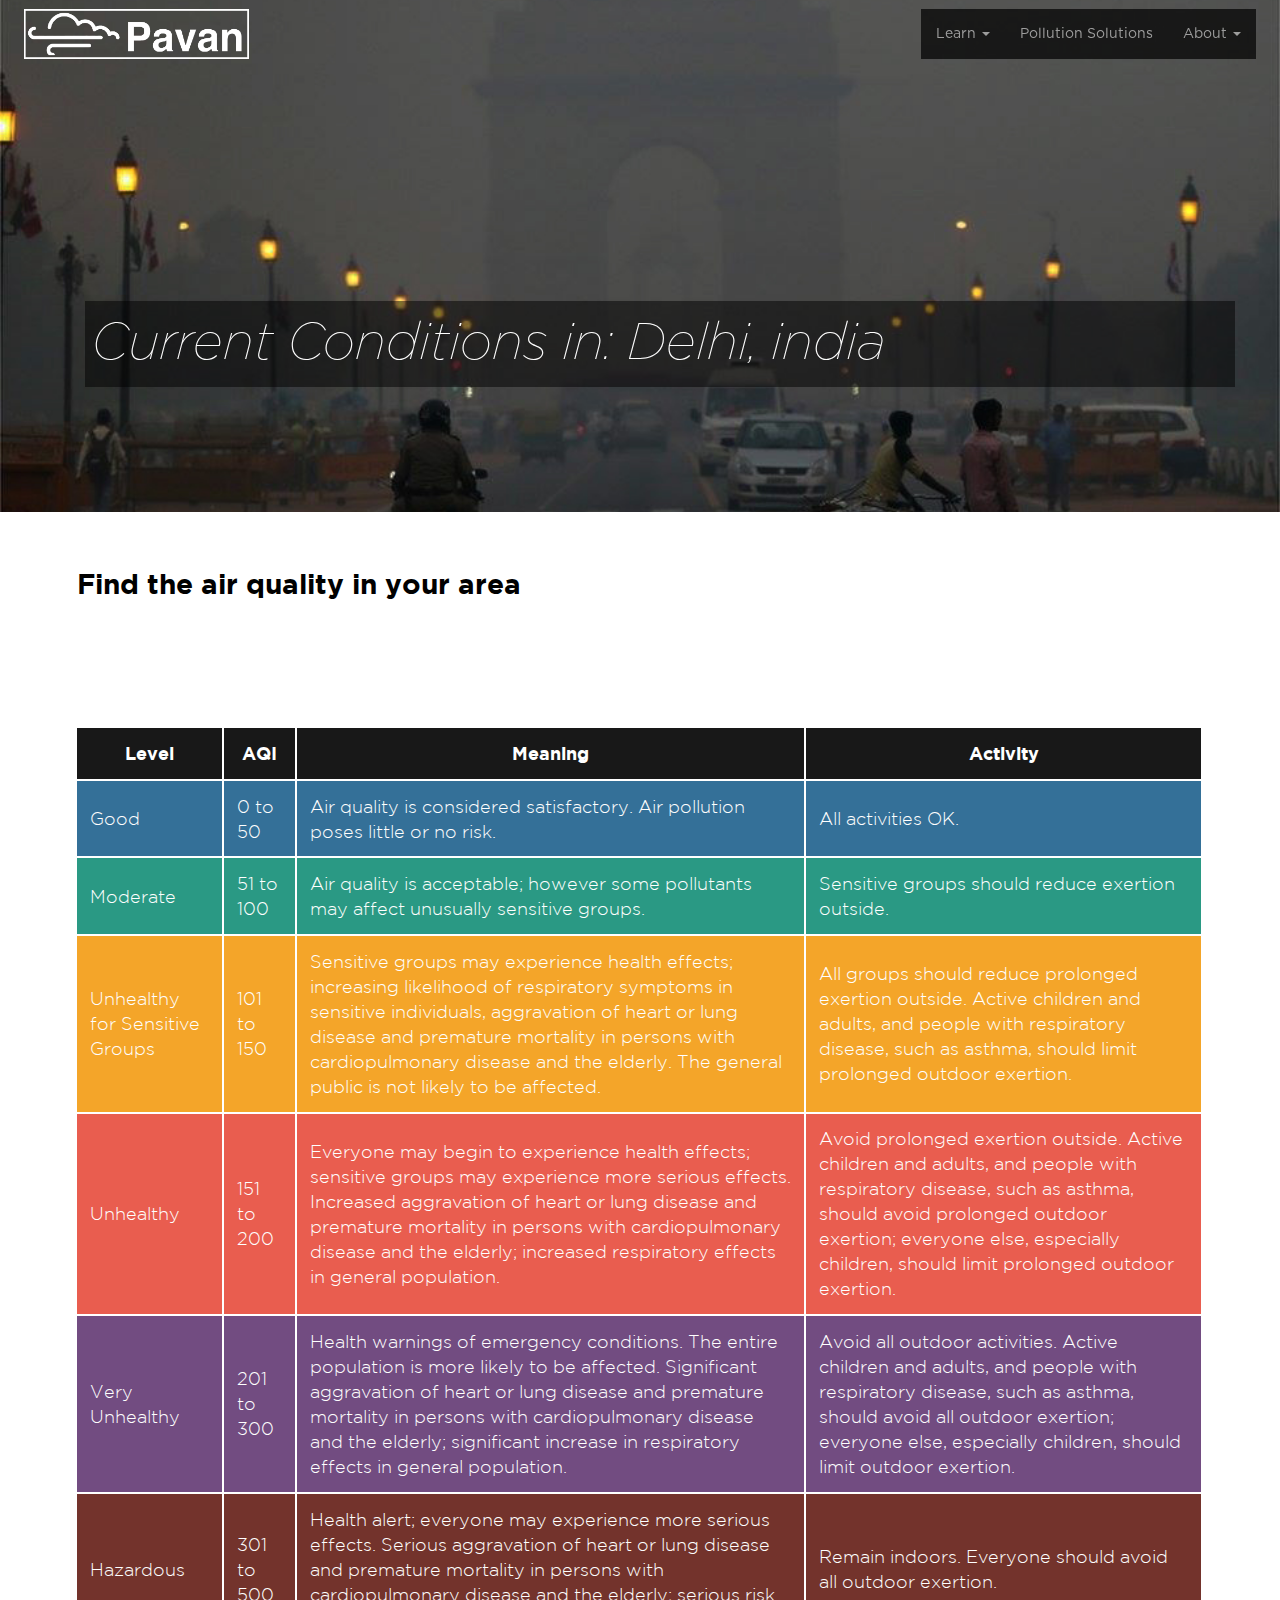
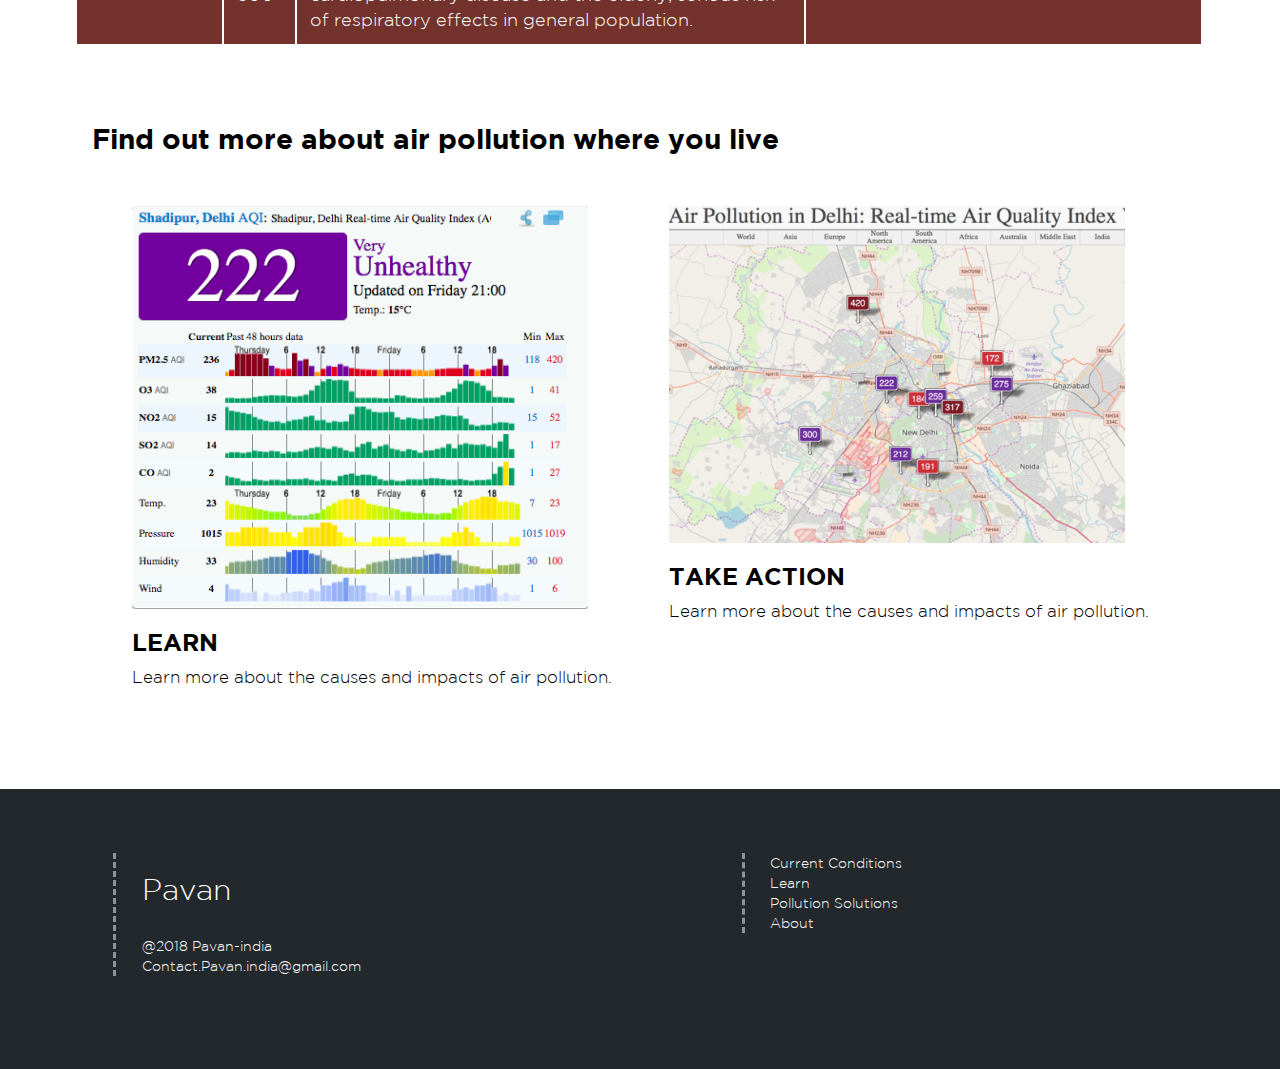
==== index.html @ a9d0a516 "spacing" ====
<!DOCTYPE html>
<html>
<head>
  <meta charset="utf-8">
  <link rel="shortcut icon" href="static/media/favicon.ico">
  <link type="text/css" rel="stylesheet" href="static/css/bootstrap.min.css">
  <link type="text/css" rel="stylesheet" href="static/css/main.css">
  <script type="text/javascript" src="static/js/jquery.min.js"></script>
  <script type='text/javascript' src='config.js'></script>
  <script type="text/javascript" src="static/js/tether.min.js"></script>
  <script type="text/javascript" src="static/js/tether_bootstrap.min.js"></script>
  <script type="text/javascript" src="static/js/bootstrap.min.js"></script>
  <script type='text/javascript' src="static/js/require.js"></script>
  <script type='text/javascript' src="static/js/openaq.js"></script>
  <script type="text/javascript" src="static/js/htmljs.js"></script>

  <meta name="viewport" content="width=device-width, initial-scale=1.0">

  <title>Current Conditions</title>

  <meta property="og:image" content="static/media/homepage.jpg" />

</head>

<body>

  <nav class="navbar navbar-inverse navbar-fixed-top">
    <div class="container-fluid">
      <!-- Brand and toggle get grouped for better mobile display -->
      <div class="navbar-header">
        <button type="button" class="navbar-toggle collapsed" data-toggle="collapse" data-target="#bs-example-navbar-collapse-1" aria-expanded="false">
          <span class="sr-only">Toggle navigation</span>
          <span class="icon-bar"></span>
          <span class="icon-bar"></span>
          <span class="icon-bar"></span>
        </button>
        <a href="index.html">
          <img id="pavan-brand" src="static/media/pavan-logo.png"></div>
        </a>


      <!-- Collect the nav links, forms, and other content for toggling -->
      <div class="collapse navbar-collapse" id="bs-example-navbar-collapse-1">

        <!-- code for the right side of the navbar -->
        <ul class="nav navbar-nav navbar-right">

          <li class="dropdown">
            <a href="#" class="dropdown-toggle" data-toggle="dropdown" role="button" aria-haspopup="true" aria-expanded="false">
              Learn
              <span class="caret"></span></a>
            <ul class="dropdown-menu">
              <li><a href="health.html">Health</a></li>
              <li><a href="pollution-causes.html">Pollution Causes</a></li>

              <li><a href="news.html">News</a></li>
            </ul>
          </li>
          <li><a href="pollution-solutions.html">Pollution Solutions</a></li>
          <li class="dropdown">
            <a href="#" class="dropdown-toggle" data-toggle="dropdown" role="button" aria-haspopup="true" aria-expanded="false">
              About
              <span class="caret"></span></a>
            <ul class="dropdown-menu">
              <li><a href="founders.html">Pavan Founders and Advisers</a></li>
              <li><a href="contact.html">Contact Us</a></li>

            </ul>
          </li>
        </ul>
      </div><!-- /.navbar-collapse -->

    </div><!-- /.container-fluid -->
  </div>
  </nav>

  <div id="graphic1" class="container-fluid">
    <ul id="home-graphic">
      <li id="graphic1a" class="graphic-lines"> Current Conditions in: Delhi, india </li>
    </ul>
</div>

<div id="graphic2" class="container-fluid">
  <div class="graphicHeader">
      Find the air quality in your area <h2 id="time-head"></h2>
  </div>
  <div class="row">
    <div class="col-md-8">

          <div id="chart"></div>


          <script type="text/javascript">

          require.config({
          paths: {
          	d3: "//cdnjs.cloudflare.com/ajax/libs/d3/3.5.3/d3.min",
          	geo: "//d3js.org/d3.geo.projection.v0.min",
          	topo: "//d3js.org/topojson.v1"
         },
         shim: {
         	geo: {
         		deps: ["d3"]
         	},
         	topo:{
         		deps: ["d3","geo"]
         	}
         }
        });

        require(["d3","geo","topo"],function(d3,geo,topojson){

          var legend_labels = ["< 50", "50+", "100+", "150+", "200+", ">300"];

          var color_domain = [50, 150, 350, 750, 1500];
          var ext_color_domain = ["#641E16", "#633974", "#e74c3c", "#f39c12", "#148f77", "#1f618d"];
          var color = d3.scale.threshold()
            .domain(color_domain)
            .range(["#641E16", "#633974", "#e74c3c", "#f39c12", "#148f77", "#1f618d"]);

            var width = 1300,
              height = 1550;

            var projection = d3.geo.albers()
              .center([0, 20.5937])
              .rotate([-78.9629, 0])
              .parallels([6, 39])
              .scale(1500)
              .translate([300, 420]);

            var path = d3.geo.path()
                .projection(projection);

            var svg = d3.select("#chart").append("svg")
                .attr("width", width)
                .attr("height", height);

            var color = d3.scale.category10()

            // points
            coords = [[327, 207, 0.3]];

            function showPosition(position) {
               coords.push([position.coords.latitude, position.coords.longitude]);
            }

            if (navigator.geolocation) {
                navigator.geolocation.watchPosition(showPosition);
                //coords.push([311,231, 0.6]);
            }

            d3.json("india.json", function(error, india) {
              svg.selectAll(".subunit")
                  .data(topojson.feature(india, india.objects.subunits).features)

                .enter().append("path")
                  .attr("class", function(d) { return "subunit " + d.id; })
                  .attr("d", path)
                  .style("fill", function (d,i) { return "#c1c1c1" });

              svg.selectAll(".place-label")
                .data(topojson.feature(india, india.objects.places).features)
              .enter().append("text")
                .attr("class", "place-label")
                .attr("transform", function(d) { return "translate(" + projection(d.geometry.coordinates) + ")"; })
                .attr("x", function(d) { return d.geometry.coordinates[0] > -1 ? 6 : -6; })
                .attr("dy", ".35em")
                .style("text-anchor", function(d) { return d.geometry.coordinates[0] > -1 ? "start" : "end"; })
                .text(function(d) { return d.properties.name; });

                svg.selectAll("circle")
              		.data(coords).enter()
              		.append("circle")
              		.attr("cx", function (d) { return (d)[0]-50; })
              		.attr("cy", function (d) { return (d)[1]-10; })
              		.attr("r", "2em")
              		.attr("fill", "red")
                  .style("opacity", function (d) { return (d)[2]; })
                  .each(pulse);

                  function pulse() {
              			var circle = svg.selectAll("circle");
              			(function repeat() {
              				circle = circle.transition()
                        .duration(1800)
                        .attr("r","4em")
                        .transition()
                        .attr("r","2em")
                        .each("end", repeat);
              			})();
              		}


                  d3.json("india.json", function(error, india) {
                  if (error) return console.error(error);
                      console.log(india);
                  });

            });

            var legend = svg.selectAll("g.legend")
              .data(ext_color_domain)
              .enter().append("g")
              .attr("class", "legend");

            var ls_w = 20, ls_h = 20;

            legend.append("rect")
              .attr("x", 20)
              .attr("y", function(d, i){ return height - (i*ls_h) - 2*ls_h - 800;})
              .attr("width", ls_w)
              .attr("height", ls_h)
              .style("fill", function(d, i) { return color(d); })
              .style("opacity", 0.8);

            legend.append("text")
              .attr("x", 50)
              .attr("y", function(d, i){ return height - (i*ls_h) - ls_h - 4 - 800;})
              .text(function(d, i){ return legend_labels[i]; });

        });

          </script>


    </div>
    <div class="col-4">
      <div id="result-search">

      </div>
    </div>
  </div>

  <br>

    <div class="graphic-description">
      <table style="width:100%">
        <tr>
          <th>Level</th>
          <th>AQI</th>
          <th>Meaning</th>
          <th>Activity</th>
        </tr>
        <tr style="background-color:#1f618d;">
          <td>Good</td>
          <td>0 to 50</td>
          <td>Air quality is considered satisfactory. Air pollution poses little or no risk.</td>
          <td>All activities OK.</td>
        </tr>
        <tr style="background-color:#148f77;">
          <td>Moderate</td>
          <td>51 to 100</td>
          <td>Air quality is acceptable; however some pollutants may affect unusually sensitive groups. </td>
          <td>Sensitive groups should reduce exertion outside.</td>
        </tr>
        <tr style="background-color:#f39c12;">
          <td>Unhealthy for Sensitive Groups</td>
          <td>101 to 150</td>
          <td>Sensitive groups may experience health effects; increasing likelihood of respiratory symptoms in sensitive individuals, aggravation of heart or lung disease and premature mortality in persons with cardiopulmonary disease and the elderly. The general public is not likely to be affected.
</td>
          <td>All groups should reduce prolonged exertion outside. Active children and adults, and people with respiratory disease, such as asthma, should limit prolonged outdoor exertion.
</td>
        </tr>
        <tr style="background-color:#e74c3c;">
          <td>Unhealthy</td>
          <td>151 to 200</td>
          <td>Everyone may begin to experience health effects; sensitive groups may experience more serious effects. Increased aggravation of heart or lung disease and premature mortality in persons with cardiopulmonary disease and the elderly; increased respiratory effects in general population.
 </td>
          <td>Avoid prolonged exertion outside. Active children and adults, and people with respiratory disease, such as asthma, should avoid prolonged outdoor exertion; everyone else, especially children, should limit prolonged outdoor exertion.
</td>
</tr>
        <tr style="background-color:#633974;">
          <td>Very Unhealthy</td>
          <td>201 to 300 </td>
          <td> Health warnings of emergency conditions. The entire population is more likely to be affected. Significant aggravation of heart or lung disease and premature mortality in persons with cardiopulmonary disease and the elderly; significant increase in respiratory effects in general population.
 </td>
          <td> Avoid all outdoor activities. Active children and adults, and people with respiratory disease, such as asthma, should avoid all outdoor exertion; everyone else, especially children, should limit outdoor exertion.
 </td>
        </tr>
        <tr style="background-color:#641E16;">
          <td> Hazardous </td>
          <td> 301 to 500 </td>
          <td> Health alert; everyone may experience more serious effects. Serious aggravation of heart or lung disease and premature mortality in persons with cardiopulmonary disease and the elderly; serious risk of respiratory effects in general population.
 </td>
          <td>Remain indoors. Everyone should avoid all outdoor exertion.
</td>
        </tr>
      </table>
    </div>
</div>
<br>

<div id="graphic3" class="container-fluid">

  <div class="graphicHeader">
    Find out more about air pollution where you live
  </div>
  <br>
  <div class="row graphic-row">
    <div class="col-sm-6">
      <img src="static/media/learn.png" class="homepagepic">
      <div class="graphic-description2">
        <h3 class="header2">LEARN</h3>
        Learn more about the causes and impacts of air pollution. <br>

      </div>
    </div>
    <div class="col-sm-6">
      <img src="static/media/takeaction.png" class="homepagepic">
      <div class="graphic-description2">
        <h3 class="header2">TAKE ACTION</h3>
        Learn more about the causes and impacts of air pollution. <br>

      </div>
    </div>
  </div>


</div>
<br><br><br><br><br>


<div id="footer" >
  <div class="row">
    <div class="col-sm-4 footing">
      <h2>Pavan</h2> <br>
      @2018 Pavan-india <br>
      Contact.Pavan.india@gmail.com
    </div>

    <div class="col-sm-3 footing">
      <a href="#"> Current Conditions </a><br>
      <a href="#"> Learn </a><br>
      <a href="#"> Pollution Solutions </a><br>
      <a href="#"> About </a>
    </div>

  </div>
</div>

</body>
<script type="text/javascript" src="static/js/apijs.js"></script>
</html>
---- static/css/main.css ----
@font-face {
  font-family: 'Gotham Bold';
  src: url('webfonts/GOTHAM-BOLD.TTF') format('truetype');
}
@font-face {
  font-family: 'Gotham Med';
  src: url('webfonts/Gotham-Book.otf') format('opentype');
}
@font-face {
  font-family: 'Gotham Light';
  src: url('webfonts/GOTHAM-LIGHT.TTF') format('truetype');
}
@font-face {
  font-family: 'Gotham Light Italic';
  src: url('webfonts/Gotham-LightItalic.otf') format('opentype');
}
@font-face {
  font-family: 'Gotham Thin';
  src: url('webfonts/Gotham-Thin.otf') format('opentype');
}
@font-face {
  font-family: 'Gotham Thin Italic';
  src: url('webfonts/Gotham-ThinItalic.otf') format('opentype');
}


body {
    font-family: 'Gotham Light', sans-serif;
}
h3{
  font-family: 'Gotham Med';
}
.panel-body  {
    word-break: break-all
}
.navigation-bar ul {
  padding: 0px;
  text-align: center;
  display:inline-block;
  vertical-align:top;
}

#pavan-brand {
  height: 5.5vh;
  margin-top: 1vh;
  margin-left: 0.5vh;
  margin: 1vh;
}

.navbar-toggle {
  color: white;
}

ul.nav {
  color: white;
  font-family: 'Gotham Med';
  color: white;
  margin: 1vh;
  background-color: rgba(0,0,0,0.7);
}

ul.nav a:hover{
  background-color: rgba(0,0,0,0.3);
  color: black;
}

.navbar-inverse {
  background: transparent;
  border:none !important;
  color: white;
}

.graphic-row {
   margin-left: 2vw;
   margin-right: 2vw;
}

#carousel-item {
  text-align: center;
  width: 100%
}

.carousel-inner {
    width: 100%
}

.carousel-item {
  width: 100%
}

#graphic1 {
    background-image: url('../media/homepage.jpg');
    background-position: center;
    margin: auto;
    background-size: cover;
    height: 40vw;
    padding: 5vh;
}

#graphic1a {
  font-size: 4vw;
  margin-top: 20vw;
  text-align: left;
  padding: 0.5vw;
  background-color: rgba(0,0,0,0.5);
  font-family: 'Gotham Thin Italic';
}

#graphic1b:hover {
  -webkit-animation: swing 2s ease;
  animation: swing 2s ease;
  -webkit-animation-iteration-count: 1;
  animation-iteration-count: 1;
}

#graphic1c {
  -webkit-transition: background-color 0.7s; /* Safari */
  transition: background-color 0.7s;
}

#graphic1c:hover {
    background-color: rgba(0, 0, 0, 0.5);
}

svg { width:100%; height: 100% }

#home-graphic {
  list-style: none;
}

.header2{
   font-family: 'Gotham Bold';
}

.next {
  text-align: right;
  font-family: 'Gotham Thin Italic';
  color: #3e4851;
  margin-top: 1em;
}
.graphic-lines {
    color: white;
    font-family: 'Halisr Reg';
}
.graphic-description {
  margin-top: 4em;
  font-family: 'Gotham Med';
  color: #373F47;
  font-size: 1.5em;

}

th{
  font-family: 'Gotham Bold';
  margin-left: 2vw;
  margin-right: 2vw;
  text-align: center;
  background-color: black;
  padding: 1vw;
  border-right: solid;
  border-bottom: solid;
  border-width: 2px;
  border-color: white;
}

tr{
  font-family: 'Gotham Light';
  font-size: smaller;
  padding: 2vw;
  color:white;
  opacity: 0.9;
}

td{
  padding: 1vw;
  border-right: solid;
  border-bottom: solid;
  border-width: 2px;
  border-color: white;
}

.graphic-description2 {
  font-family: 'Gotham Light';
  font-size: 1.2em;
  color: black;
}

.graphicHeader {
  font-family: 'Gotham Bold', sans-serif;
  font-size: 2em;
  color: black;
}

.homepagepic{
  margin-top: 2em;
  width: 90%;
}



#graphic2 {
    padding: 4vw;
    margin-left: 2vw;
    margin-right: 2vw;
}

.legend {
  font-size: 12px;
}

.card {
  padding: 3vw;
  border-style: dashed;
  border-color: #508991;
}

.card-btn {
  color: inherit;
}

#graphic3 {
  margin-left: 6vw;
  padding-right: 5vw;
}

#graphic4 {
}

#footer {
    height: 20em;
    background-color: #23282d;
}

#psigroup {
  padding: 1em;
  text-align: center;
}

.logo{
  height: 7vw;
  width: 7vw;
  margin-bottom: 1vw;
}

a {
  text-decoration: inherit;
  color: inherit;
}

a:hover{
  text-decoration: inherit;
  color: inherit;
}

.footing {
  font-family: 'Gotham Light';
  color: white;
  margin: 5vw;
  margin-left: 10vw;
  padding-left: 2vw;
  border-left: 3px dashed rgba(255, 255, 255, 0.5);
}

.subunit.IND { fill: #ddc; }

.subunit-boundary {
  fill: none;
  stroke: #777;
  stroke-dasharray: 2,2;
  stroke-linejoin: round;
}

.subunit-boundary.IRL {
  stroke: black;
}

.place,
.place-label {
  fill: black;
}

text {
  font-family: "Helvetica Neue", Helvetica, Arial, sans-serif;
  font-size: 10px;
  pointer-events: none;
  color: black;
}

#result-search{

}
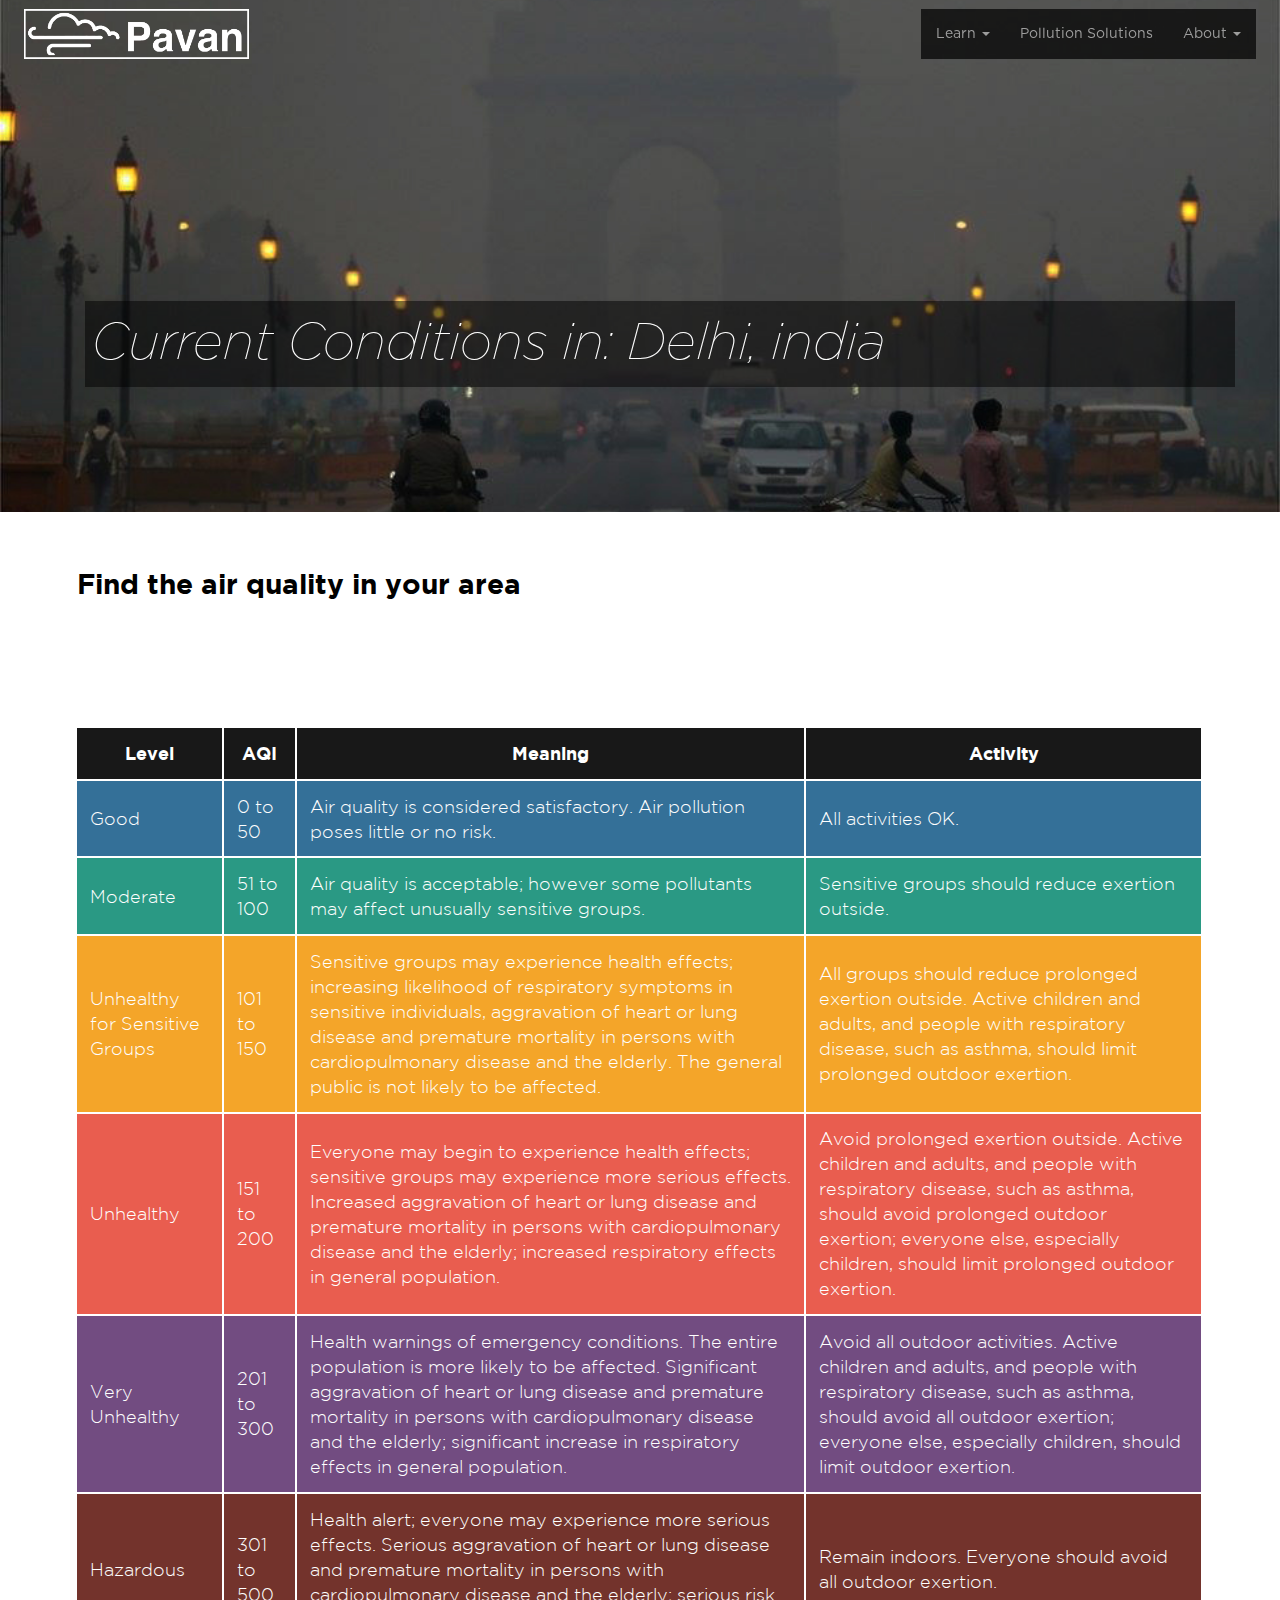
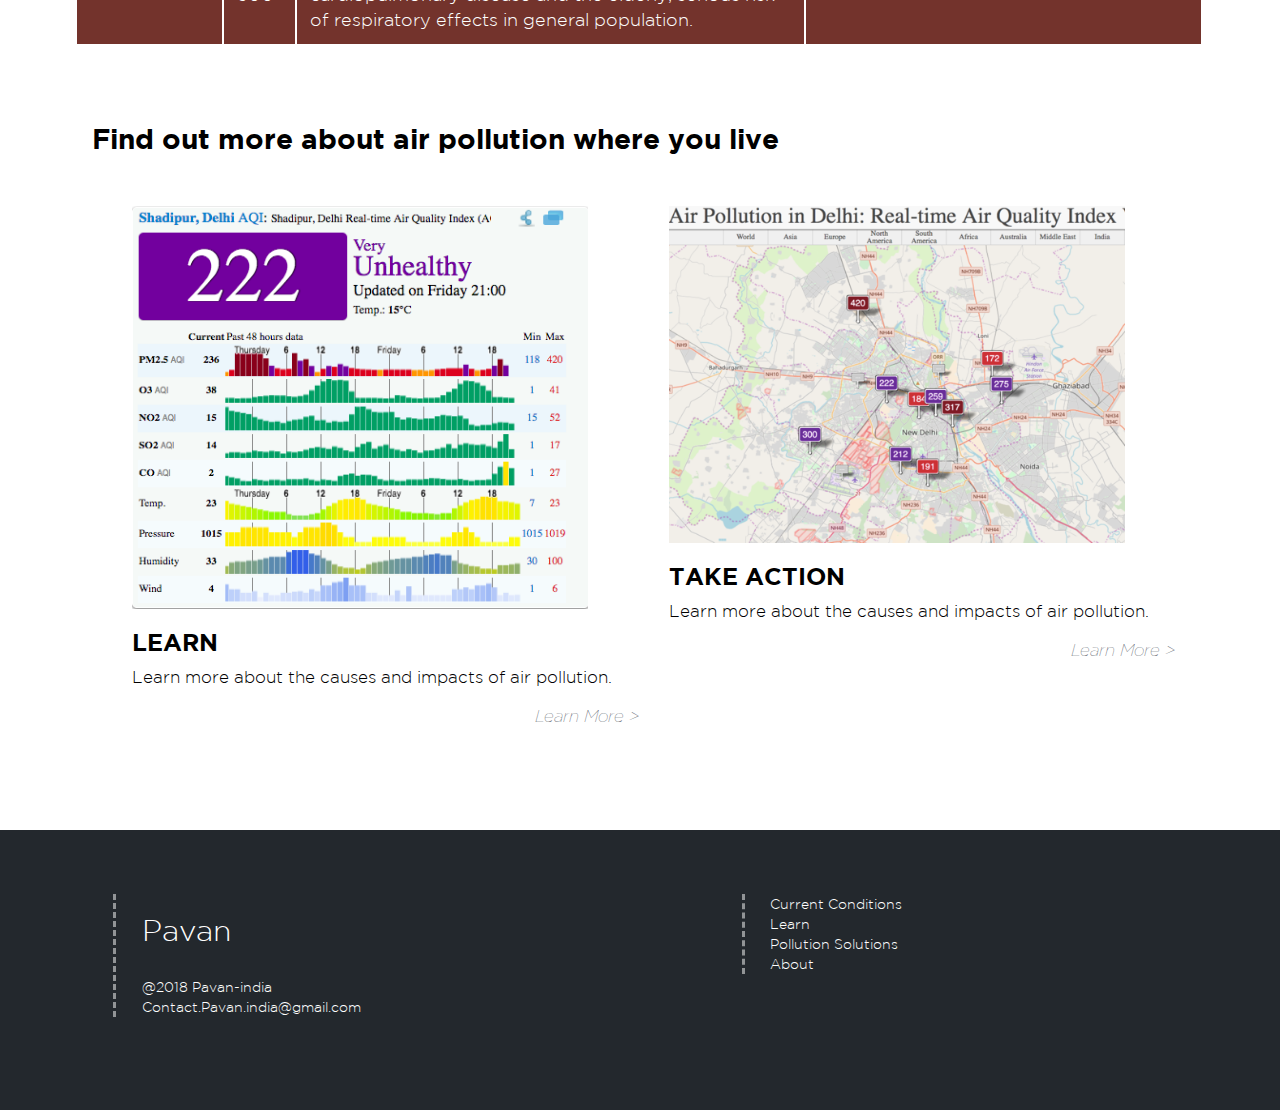
==== commit 028ba783: "working on it" ====
--- a/index.html
+++ b/index.html
@@ -34,7 +34,7 @@
           <span class="icon-bar"></span>
           <span class="icon-bar"></span>
         </button>
-        <a href="index.html">
+        <a href="http://www.pavan-india.com/">
           <img id="pavan-brand" src="static/media/pavan-logo.png"></div>
         </a>
 
@@ -50,10 +50,10 @@
               Learn
               <span class="caret"></span></a>
             <ul class="dropdown-menu">
-              <li><a href="health.html">Health</a></li>
-              <li><a href="pollution-causes.html">Pollution Causes</a></li>
-
-              <li><a href="news.html">News</a></li>
+              <li><a href="learn.html">Health</a></li>
+              <li><a href="learn.html/#causes">Causes</a></li>
+
+              <!-- <li><a href="news.html">News</a></li> -->
             </ul>
           </li>
           <li><a href="pollution-solutions.html">Pollution Solutions</a></li>
@@ -62,8 +62,8 @@
               About
               <span class="caret"></span></a>
             <ul class="dropdown-menu">
-              <li><a href="founders.html">Pavan Founders and Advisers</a></li>
-              <li><a href="contact.html">Contact Us</a></li>
+              <li><a href="about.html">Pavan Founders and Advisers</a></li>
+              <li><a href="about.html/#contact">Contact Us</a></li>
 
             </ul>
           </li>
@@ -119,7 +119,7 @@
             .range(["#641E16", "#633974", "#e74c3c", "#f39c12", "#148f77", "#1f618d"]);
 
             var width = 1300,
-              height = 1550;
+              height = 1580;
 
             var projection = d3.geo.albers()
               .center([0, 20.5937])
@@ -302,7 +302,7 @@
       <div class="graphic-description2">
         <h3 class="header2">LEARN</h3>
         Learn more about the causes and impacts of air pollution. <br>
-
+        <a href="learn.html"><div class="next">Learn More &gt;</div></a>
       </div>
     </div>
     <div class="col-sm-6">
@@ -310,7 +310,7 @@
       <div class="graphic-description2">
         <h3 class="header2">TAKE ACTION</h3>
         Learn more about the causes and impacts of air pollution. <br>
-
+        <a href="pollution-solutions.html"><div class="next">Learn More &gt;</div></a>
       </div>
     </div>
   </div>
@@ -325,14 +325,14 @@
     <div class="col-sm-4 footing">
       <h2>Pavan</h2> <br>
       @2018 Pavan-india <br>
-      Contact.Pavan.india@gmail.com
+      <a href="mailto:Contact.Pavan.india@gmail.com">Contact.Pavan.india@gmail.com</a>
     </div>
 
     <div class="col-sm-3 footing">
-      <a href="#"> Current Conditions </a><br>
-      <a href="#"> Learn </a><br>
-      <a href="#"> Pollution Solutions </a><br>
-      <a href="#"> About </a>
+      <a href="http://www.pavan-india.com/"> Current Conditions </a><br>
+      <a href="learn.html"> Learn </a><br>
+      <a href="pollution-solutions.html"> Pollution Solutions </a><br>
+      <a href="about.html"> About </a>
     </div>
 
   </div>
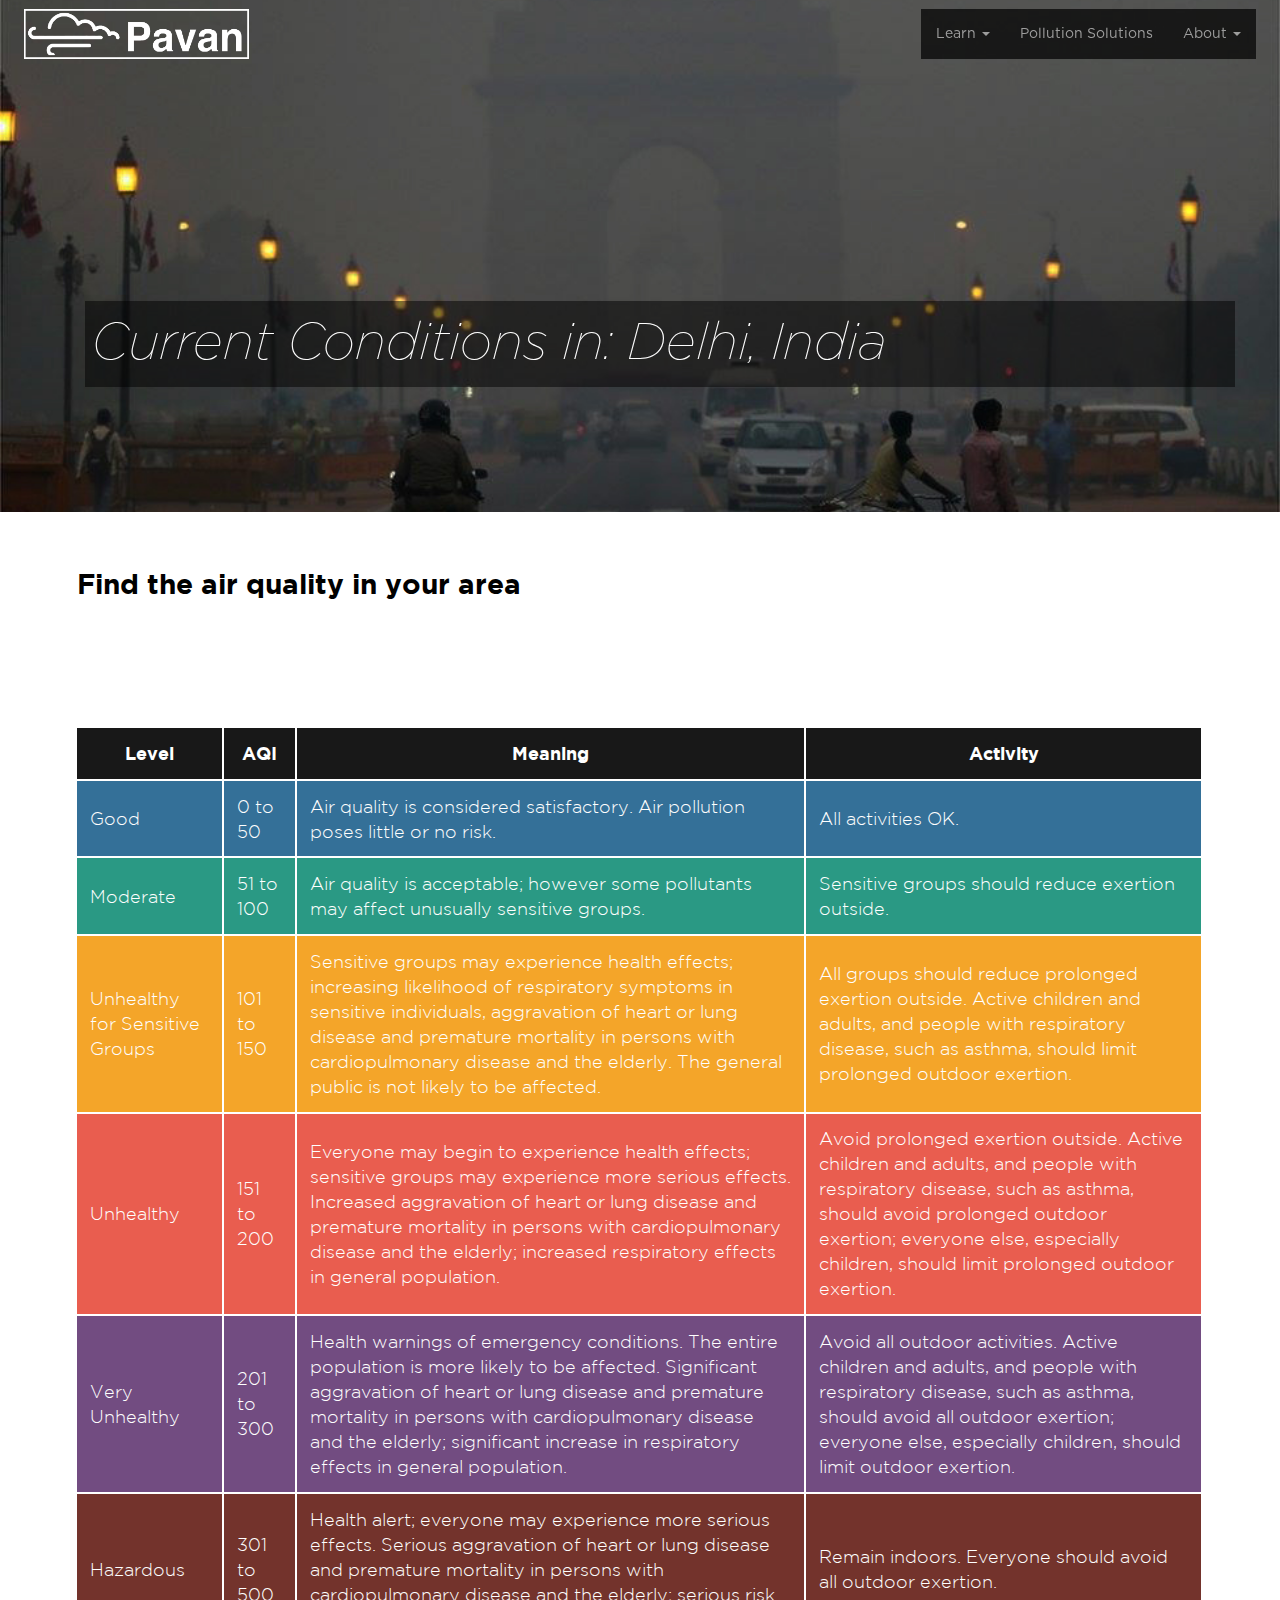
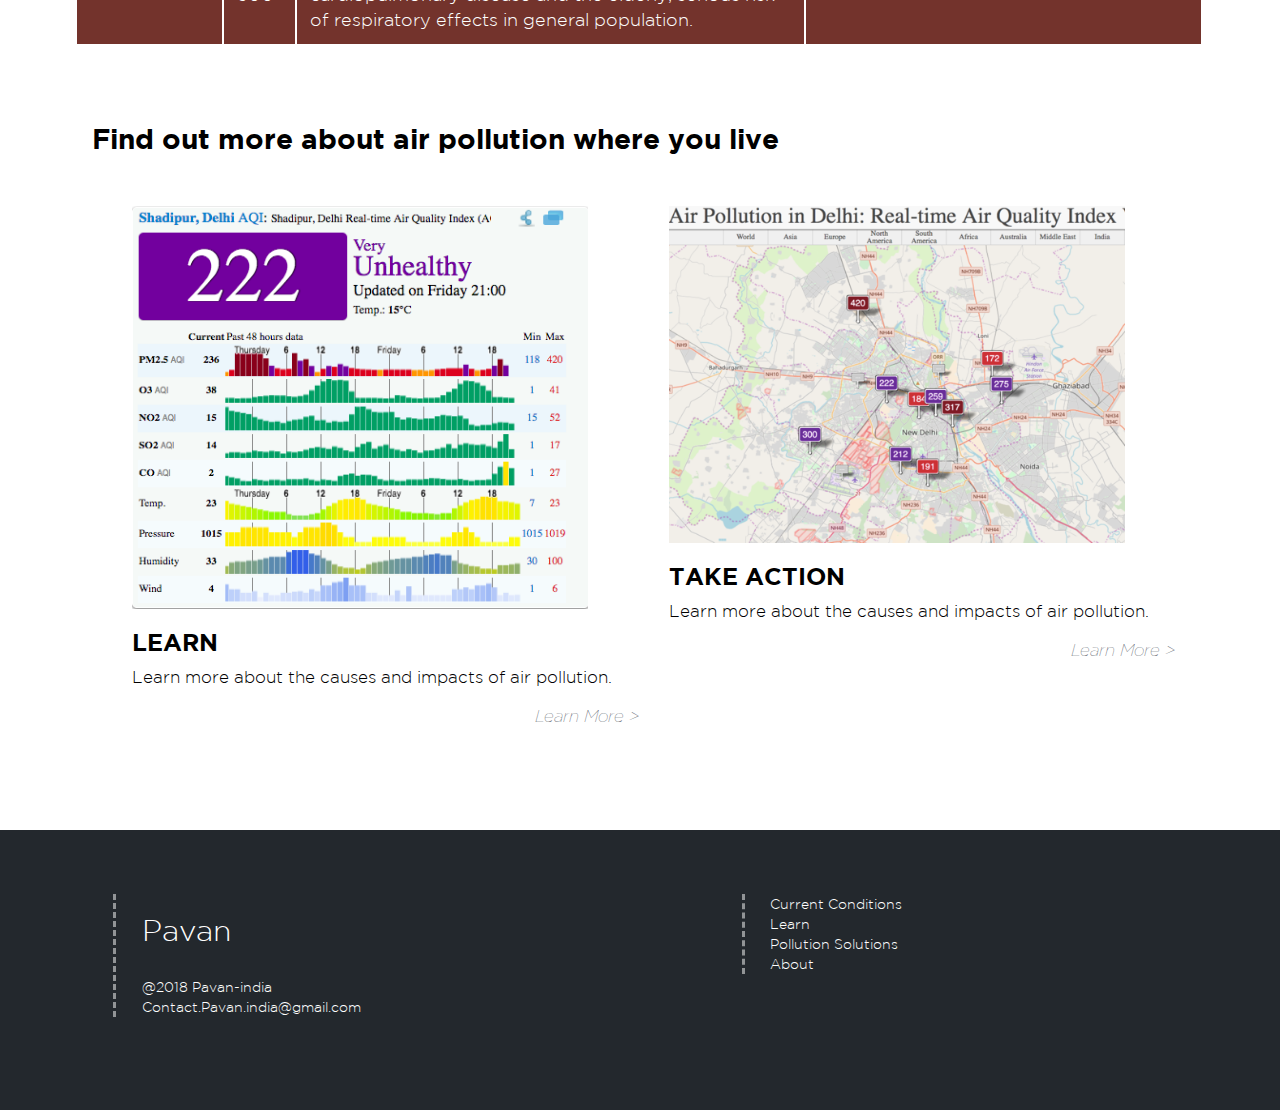
==== commit 85962067: "done for the day" ====
--- a/index.html
+++ b/index.html
@@ -51,7 +51,7 @@
               <span class="caret"></span></a>
             <ul class="dropdown-menu">
               <li><a href="learn.html">Health</a></li>
-              <li><a href="learn.html/#causes">Causes</a></li>
+              <li><a href="learn.html">Causes</a></li>
 
               <!-- <li><a href="news.html">News</a></li> -->
             </ul>
@@ -62,8 +62,9 @@
               About
               <span class="caret"></span></a>
             <ul class="dropdown-menu">
-              <li><a href="about.html">Pavan Founders and Advisers</a></li>
-              <li><a href="about.html/#contact">Contact Us</a></li>
+              <li><a href="about.html">Who Are We</a></li>
+              <li><a href="about.html">Founders and Advisers</a></li>
+              <li><a href="about.html">Contact Us</a></li>
 
             </ul>
           </li>
@@ -76,7 +77,7 @@
 
   <div id="graphic1" class="container-fluid">
     <ul id="home-graphic">
-      <li id="graphic1a" class="graphic-lines"> Current Conditions in: Delhi, india </li>
+      <li id="graphic1a" class="graphic-lines"> Current Conditions in: Delhi, India </li>
     </ul>
 </div>
 
@@ -119,7 +120,7 @@
             .range(["#641E16", "#633974", "#e74c3c", "#f39c12", "#148f77", "#1f618d"]);
 
             var width = 1300,
-              height = 1580;
+              height = 1650;
 
             var projection = d3.geo.albers()
               .center([0, 20.5937])
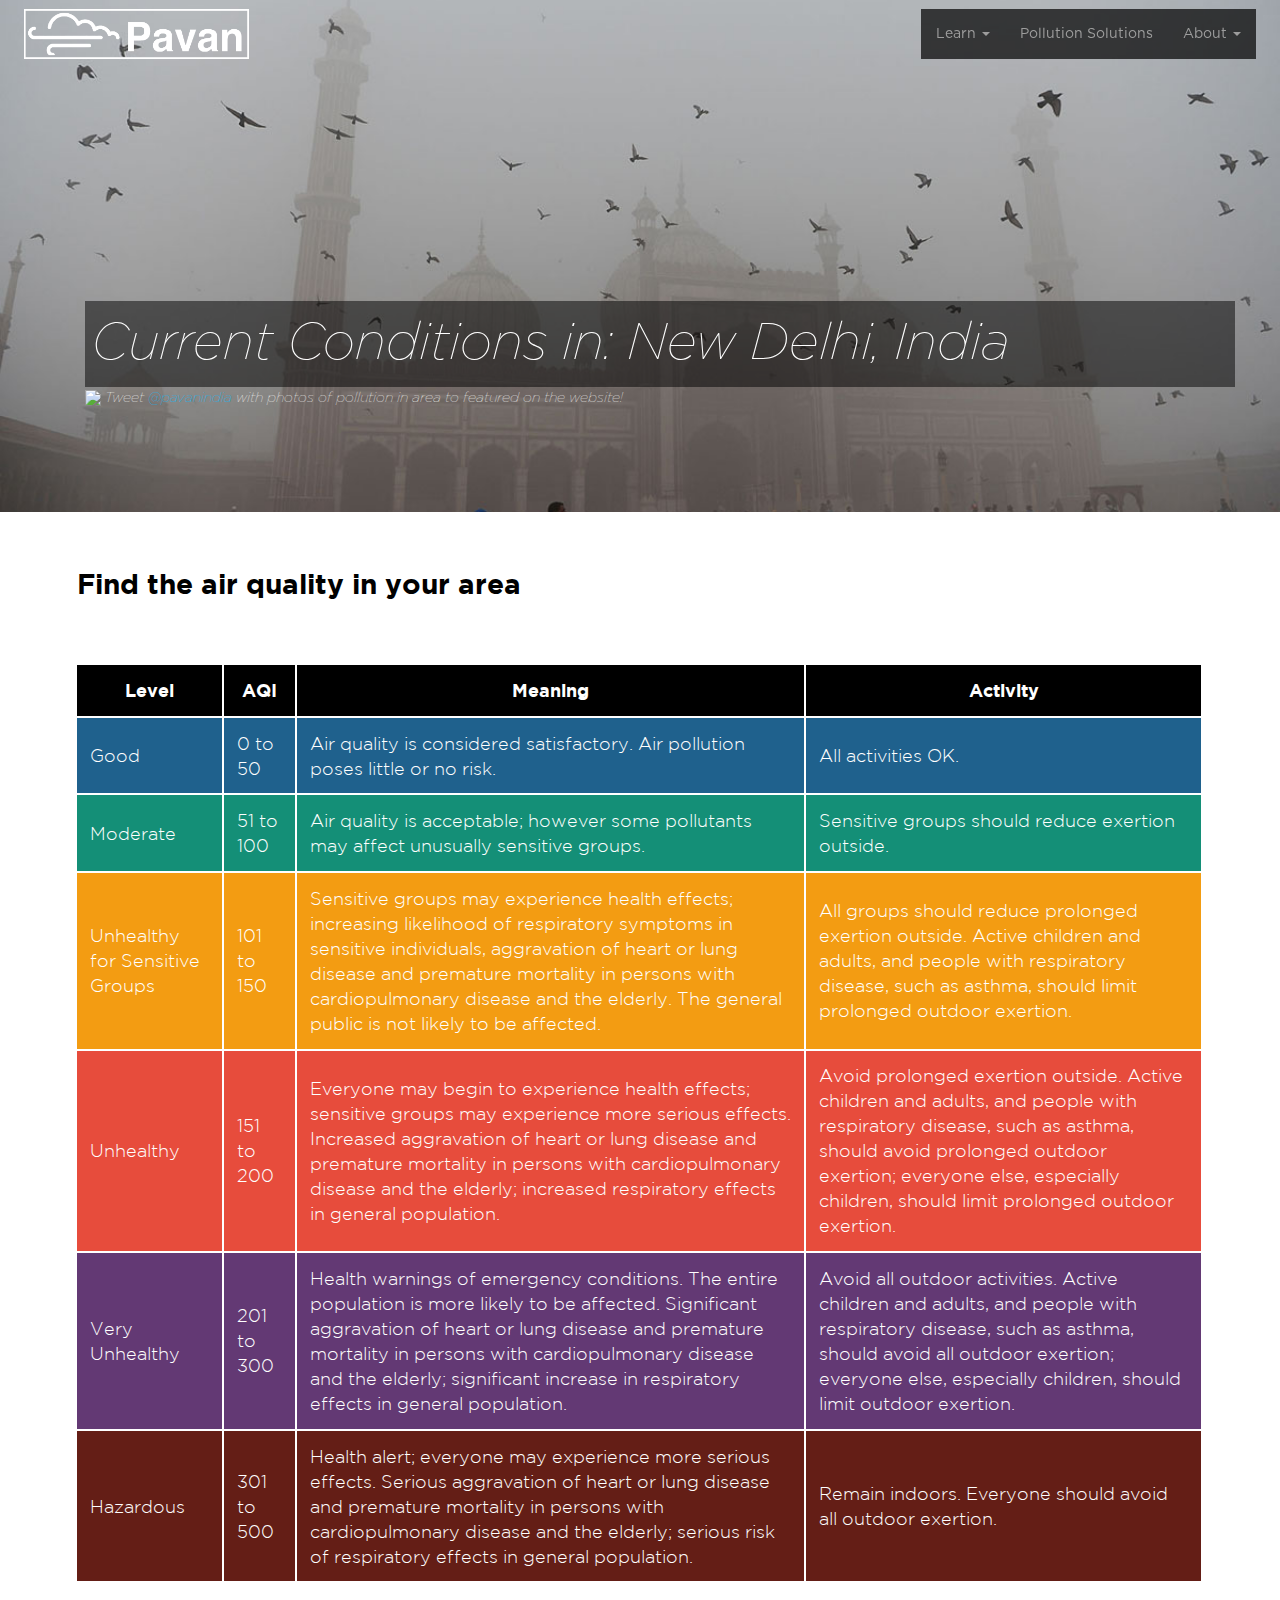
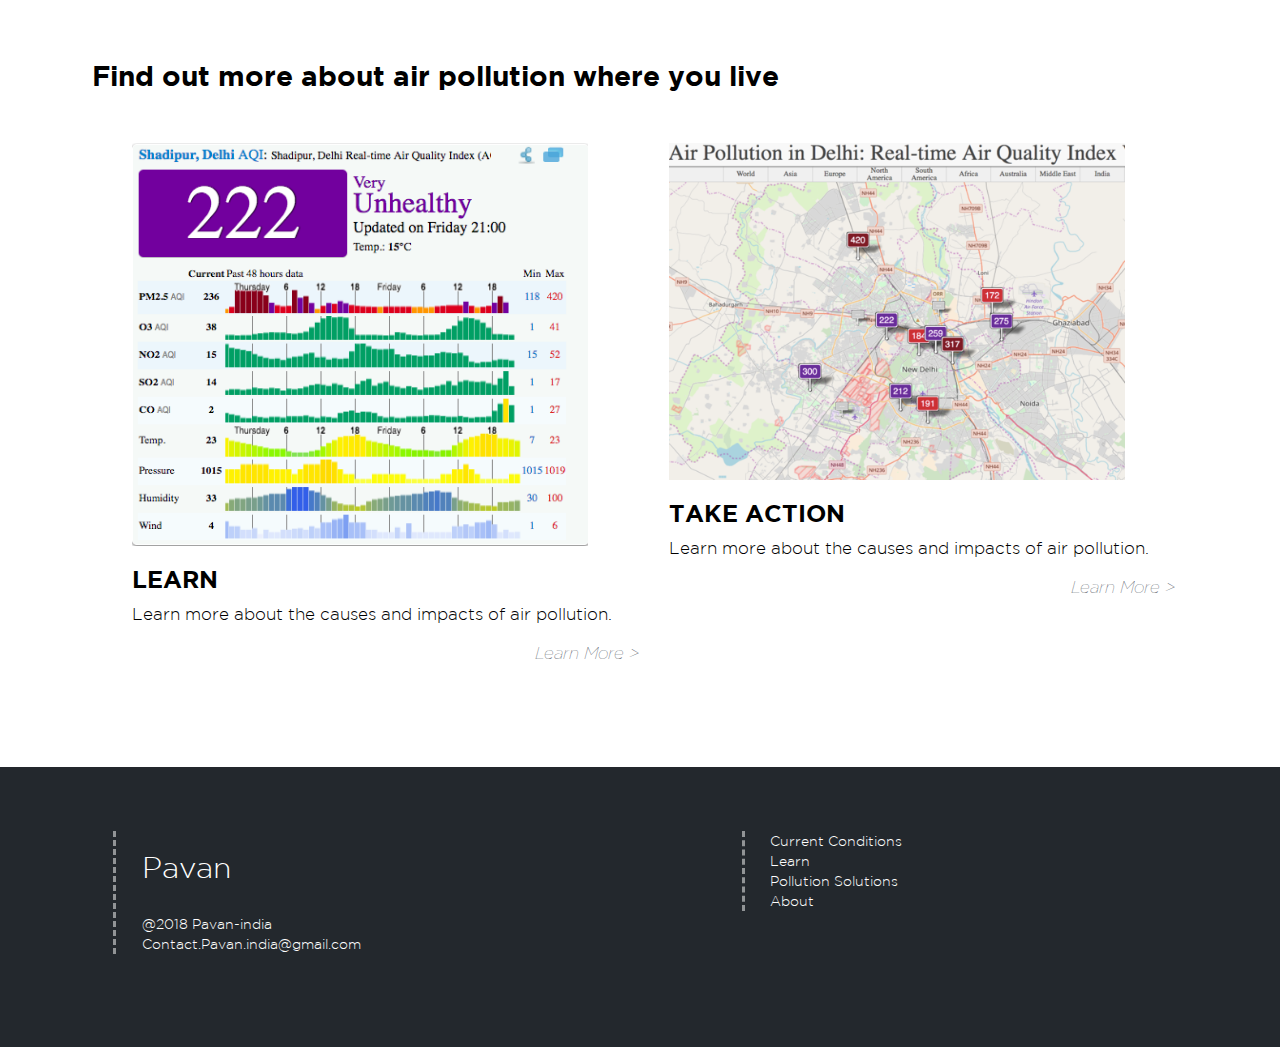
==== commit e7ea4ea9: "slideshow" ====
--- a/index.html
+++ b/index.html
@@ -12,11 +12,10 @@
   <script type="text/javascript" src="static/js/bootstrap.min.js"></script>
   <script type='text/javascript' src="static/js/require.js"></script>
   <script type='text/javascript' src="static/js/openaq.js"></script>
-  <script type="text/javascript" src="static/js/htmljs.js"></script>
 
   <meta name="viewport" content="width=device-width, initial-scale=1.0">
 
-  <title>Current Conditions</title>
+  <title>Pavan India</title>
 
   <meta property="og:image" content="static/media/homepage.jpg" />
 
@@ -77,10 +76,15 @@
 
   <div id="graphic1" class="container-fluid">
     <ul id="home-graphic">
-      <li id="graphic1a" class="graphic-lines"> Current Conditions in: Delhi, India </li>
+      <li id="graphic1a" class="graphic-lines"> Current Conditions in: New Delhi, India </li>
+      <div>
+        <img id="twitter" src="static/media/twitter.png">
+        <p id="twitterinfo">
+          Tweet <a href="https://twitter.com/PavanIndia" class="blue">@pavanindia</a> with photos of pollution in area to featured on the website!
+        </p>
+      </div>
     </ul>
 </div>
-
 <div id="graphic2" class="container-fluid">
   <div class="graphicHeader">
       Find the air quality in your area <h2 id="time-head"></h2>
@@ -340,5 +344,6 @@
 </div>
 
 </body>
+<script type="text/javascript" src="static/js/htmljs.js"></script>
 <script type="text/javascript" src="static/js/apijs.js"></script>
 </html>
--- a/static/css/main.css
+++ b/static/css/main.css
@@ -89,7 +89,7 @@
 }
 
 #graphic1 {
-    background-image: url('../media/homepage.jpg');
+    background-image: url('../media/homepage/New_Delhi_0.jpg');
     background-position: center;
     margin: auto;
     background-size: cover;
@@ -106,6 +106,17 @@
   font-family: 'Gotham Thin Italic';
 }
 
+#twitter {
+  height: 4vw;
+  margin: 0;
+}
+
+#twitterinfo {
+  display: inline-block;
+  color: white;
+  font-family: 'Gotham Thin Italic';
+}
+
 #graphic1b:hover {
   -webkit-animation: swing 2s ease;
   animation: swing 2s ease;
@@ -143,11 +154,14 @@
     font-family: 'Halisr Reg';
 }
 .graphic-description {
-  margin-top: 4em;
+  margin-top: 1em;
   font-family: 'Gotham Med';
   color: #373F47;
   font-size: 1.5em;
-
+}
+
+.dropdown-menu {
+  background-color: rgba(255,255,255,0.9);
 }
 
 th{
@@ -168,7 +182,6 @@
   font-size: smaller;
   padding: 2vw;
   color:white;
-  opacity: 0.9;
 }
 
 td{
@@ -289,3 +302,12 @@
 #result-search{
 
 }
+
+.bol{
+  font-family: 'Gotham Bold';
+  display: inline;
+}
+
+.blue{
+  color: deepskyblue;
+}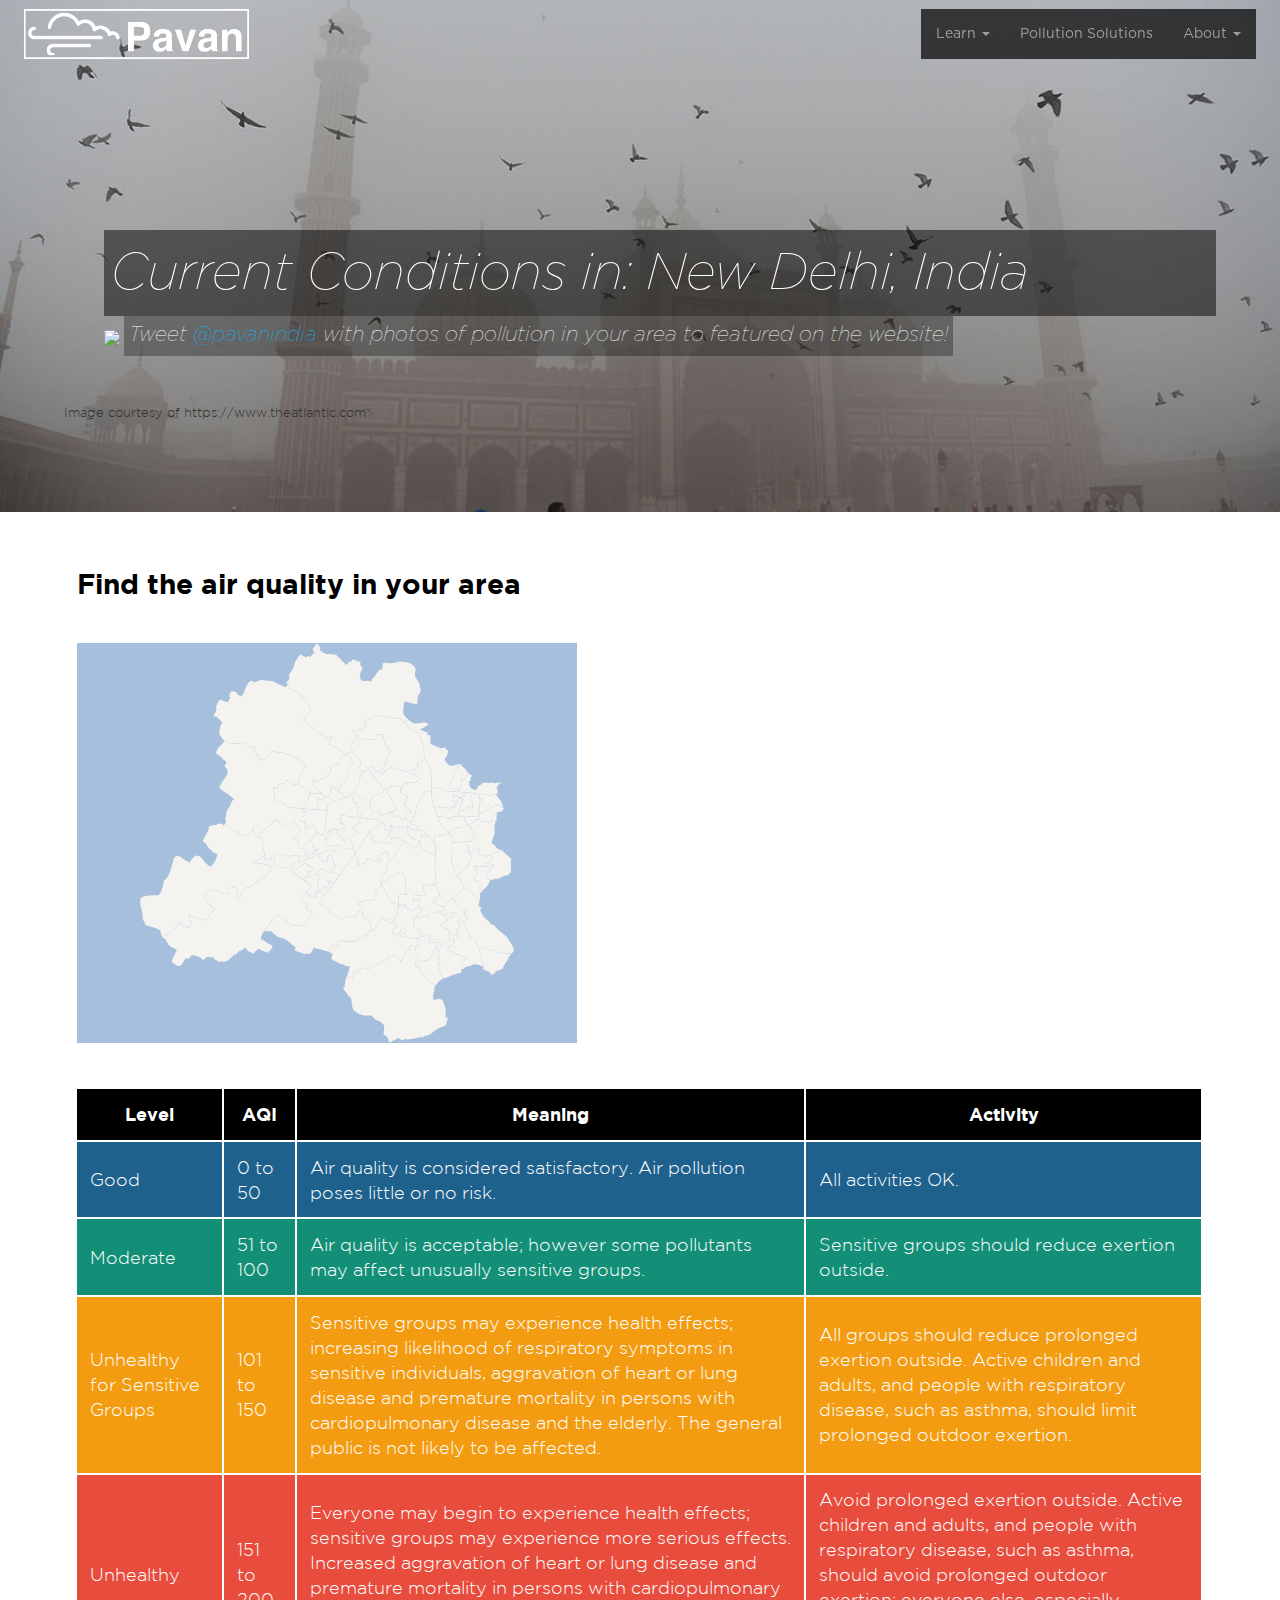
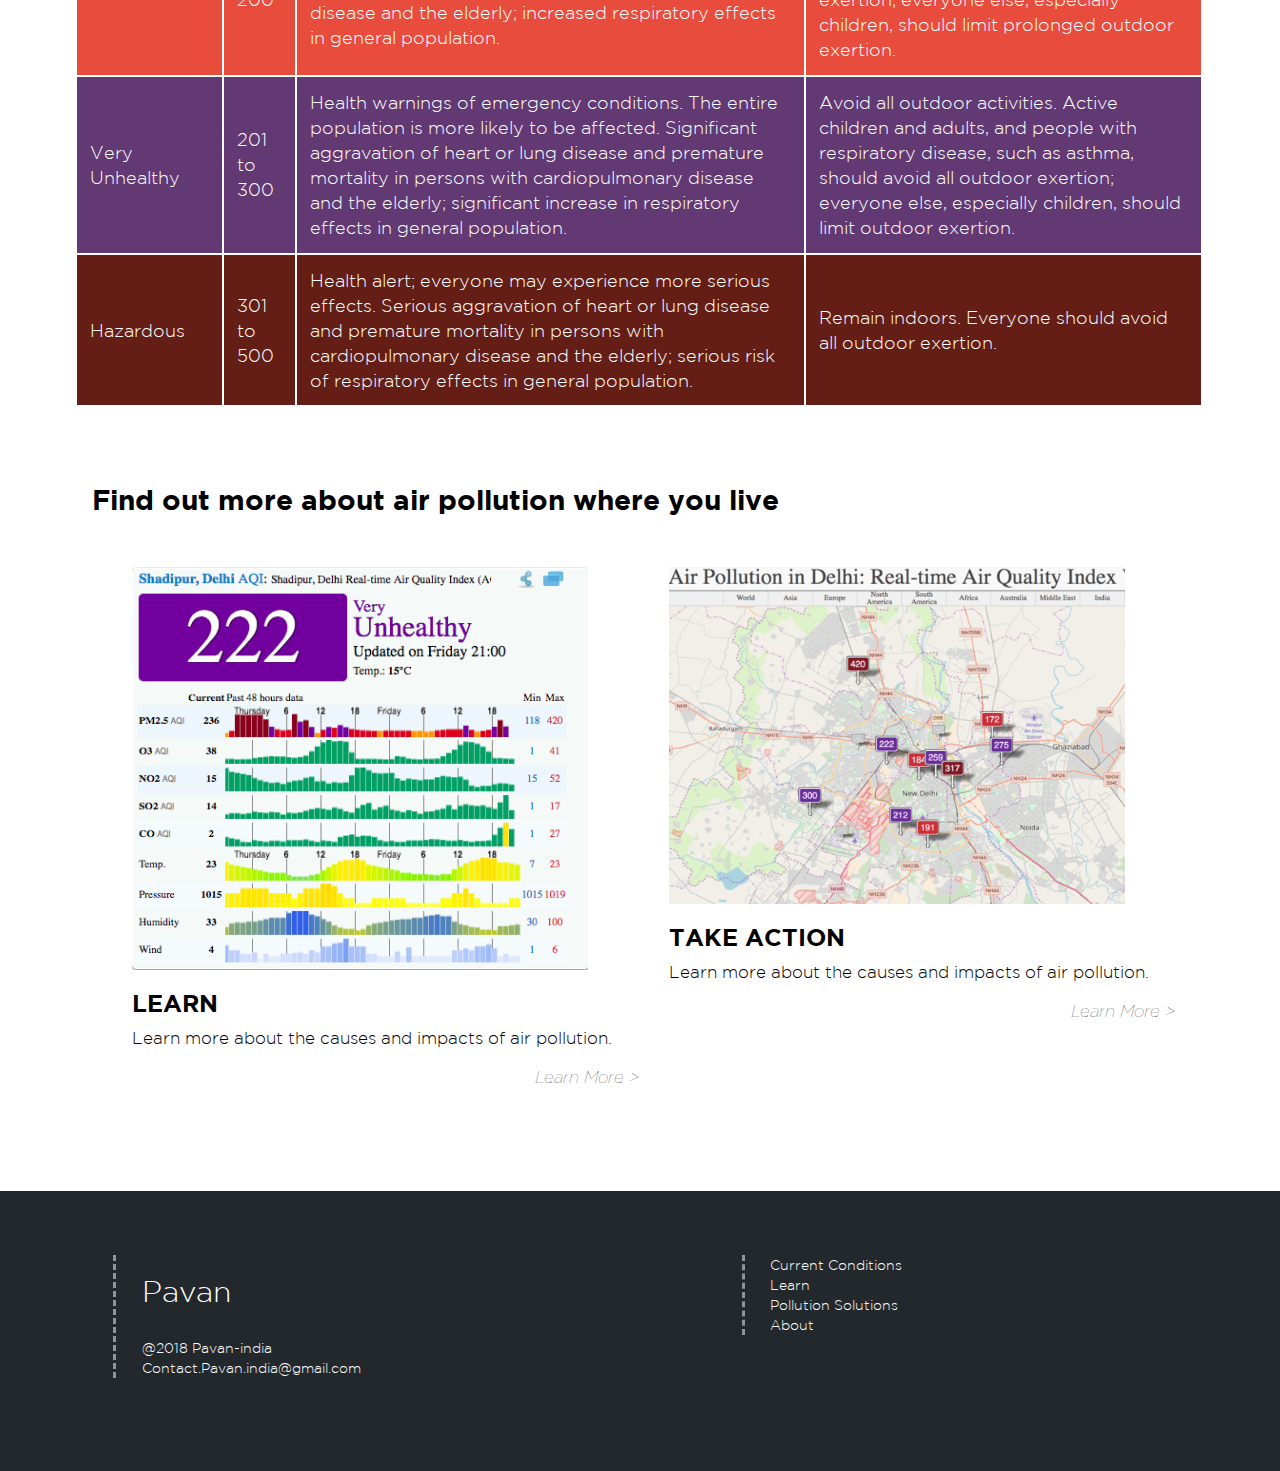
==== commit b26b174a: "map" ====
--- a/index.html
+++ b/index.html
@@ -4,6 +4,7 @@
   <meta charset="utf-8">
   <link rel="shortcut icon" href="static/media/favicon.ico">
   <link type="text/css" rel="stylesheet" href="static/css/bootstrap.min.css">
+  <link rel="stylesheet" href="stylesheets/jqvmap.css">
   <link type="text/css" rel="stylesheet" href="static/css/main.css">
   <script type="text/javascript" src="static/js/jquery.min.js"></script>
   <script type='text/javascript' src='config.js'></script>
@@ -12,6 +13,8 @@
   <script type="text/javascript" src="static/js/bootstrap.min.js"></script>
   <script type='text/javascript' src="static/js/require.js"></script>
   <script type='text/javascript' src="static/js/openaq.js"></script>
+  <script src="https://d3js.org/d3.v5.min.js"></script>
+
 
   <meta name="viewport" content="width=device-width, initial-scale=1.0">
 
@@ -80,156 +83,191 @@
       <div>
         <img id="twitter" src="static/media/twitter.png">
         <p id="twitterinfo">
-          Tweet <a href="https://twitter.com/PavanIndia" class="blue">@pavanindia</a> with photos of pollution in area to featured on the website!
+          Tweet <a href="https://twitter.com/PavanIndia" class="blue">@pavanindia</a> with photos of pollution in your area to featured on the website!
         </p>
       </div>
     </ul>
+    <div id="courtesy">
+      <p>Image courtesy of https://www.theatlantic.com</p>
+    </div>
 </div>
 <div id="graphic2" class="container-fluid">
   <div class="graphicHeader">
       Find the air quality in your area <h2 id="time-head"></h2>
   </div>
   <div class="row">
-    <div class="col-md-8">
-
-          <div id="chart"></div>
-
-
-          <script type="text/javascript">
-
-          require.config({
-          paths: {
-          	d3: "//cdnjs.cloudflare.com/ajax/libs/d3/3.5.3/d3.min",
-          	geo: "//d3js.org/d3.geo.projection.v0.min",
-          	topo: "//d3js.org/topojson.v1"
-         },
-         shim: {
-         	geo: {
-         		deps: ["d3"]
-         	},
-         	topo:{
-         		deps: ["d3","geo"]
-         	}
-         }
-        });
-
-        require(["d3","geo","topo"],function(d3,geo,topojson){
-
-          var legend_labels = ["< 50", "50+", "100+", "150+", "200+", ">300"];
-
-          var color_domain = [50, 150, 350, 750, 1500];
-          var ext_color_domain = ["#641E16", "#633974", "#e74c3c", "#f39c12", "#148f77", "#1f618d"];
-          var color = d3.scale.threshold()
-            .domain(color_domain)
-            .range(["#641E16", "#633974", "#e74c3c", "#f39c12", "#148f77", "#1f618d"]);
-
-            var width = 1300,
-              height = 1650;
-
-            var projection = d3.geo.albers()
-              .center([0, 20.5937])
-              .rotate([-78.9629, 0])
-              .parallels([6, 39])
-              .scale(1500)
-              .translate([300, 420]);
-
-            var path = d3.geo.path()
-                .projection(projection);
-
-            var svg = d3.select("#chart").append("svg")
-                .attr("width", width)
-                .attr("height", height);
-
-            var color = d3.scale.category10()
-
-            // points
-            coords = [[327, 207, 0.3]];
-
-            function showPosition(position) {
-               coords.push([position.coords.latitude, position.coords.longitude]);
-            }
-
-            if (navigator.geolocation) {
-                navigator.geolocation.watchPosition(showPosition);
-                //coords.push([311,231, 0.6]);
-            }
-
-            d3.json("india.json", function(error, india) {
-              svg.selectAll(".subunit")
-                  .data(topojson.feature(india, india.objects.subunits).features)
-
-                .enter().append("path")
-                  .attr("class", function(d) { return "subunit " + d.id; })
-                  .attr("d", path)
-                  .style("fill", function (d,i) { return "#c1c1c1" });
-
-              svg.selectAll(".place-label")
-                .data(topojson.feature(india, india.objects.places).features)
-              .enter().append("text")
-                .attr("class", "place-label")
-                .attr("transform", function(d) { return "translate(" + projection(d.geometry.coordinates) + ")"; })
-                .attr("x", function(d) { return d.geometry.coordinates[0] > -1 ? 6 : -6; })
-                .attr("dy", ".35em")
-                .style("text-anchor", function(d) { return d.geometry.coordinates[0] > -1 ? "start" : "end"; })
-                .text(function(d) { return d.properties.name; });
-
-                svg.selectAll("circle")
-              		.data(coords).enter()
-              		.append("circle")
-              		.attr("cx", function (d) { return (d)[0]-50; })
-              		.attr("cy", function (d) { return (d)[1]-10; })
-              		.attr("r", "2em")
-              		.attr("fill", "red")
-                  .style("opacity", function (d) { return (d)[2]; })
-                  .each(pulse);
-
-                  function pulse() {
-              			var circle = svg.selectAll("circle");
-              			(function repeat() {
-              				circle = circle.transition()
-                        .duration(1800)
-                        .attr("r","4em")
-                        .transition()
-                        .attr("r","2em")
-                        .each("end", repeat);
-              			})();
-              		}
-
-
-                  d3.json("india.json", function(error, india) {
-                  if (error) return console.error(error);
-                      console.log(india);
-                  });
-
+    <br>
+    <div class="col-md-6">
+
+         <!-- <div id="chart"></div>-->
+
+      <script src="javascripts/jqvmap/jquery.vmap.js" type="text/javascript"></script>
+      <script src="javascripts/jqvmap/maps/jquery.vmap.delhi.js" type="text/javascript"></script>
+        <script type="text/javascript">
+            jQuery(document).ready(function() {
+                jQuery('#vmap').vectorMap(
+                    {
+                        map: 'delhi_en',
+                        backgroundColor: '#a5bfdd',
+                        borderColor: '#818181',
+                        borderOpacity: 0.25,
+                        borderWidth: 1,
+                        color: '#f4f3f0',
+                        enableZoom: true,
+                        hoverColor: '#c9dfaf',
+                        hoverOpacity: null,
+                        normalizeFunction: 'linear',
+                        scaleColors: ['#b6d6ff', '#005ace'],
+                        selectedColor: '#c9dfaf',
+                        selectedRegion: null,
+                        showTooltip: true
+                    });
             });
-
-            var legend = svg.selectAll("g.legend")
-              .data(ext_color_domain)
-              .enter().append("g")
-              .attr("class", "legend");
-
-            var ls_w = 20, ls_h = 20;
-
-            legend.append("rect")
-              .attr("x", 20)
-              .attr("y", function(d, i){ return height - (i*ls_h) - 2*ls_h - 800;})
-              .attr("width", ls_w)
-              .attr("height", ls_h)
-              .style("fill", function(d, i) { return color(d); })
-              .style("opacity", 0.8);
-
-            legend.append("text")
-              .attr("x", 50)
-              .attr("y", function(d, i){ return height - (i*ls_h) - ls_h - 4 - 800;})
-              .text(function(d, i){ return legend_labels[i]; });
-
-        });
-
-          </script>
-
-
-    </div>
+        </script>
+
+      <svg id="vmap" style="width: 500px; height: 400px;"></svg>
+      <!--
+     <script type="text/javascript">
+
+     require.config({
+     paths: {
+         d3: "//cdnjs.cloudflare.com/ajax/libs/d3/3.5.3/d3.min",
+         geo: "//d3js.org/d3.geo.projection.v0.min",
+         topo: "//d3js.org/topojson.v1"
+    },
+    shim: {
+        geo: {
+            deps: ["d3"]
+        },
+        topo:{
+            deps: ["d3","geo"]
+        }
+    }
+   });
+
+   require(["d3","geo","topo"],function(d3,geo,topojson){
+
+     var legend_labels = ["< 50", "50+", "100+", "150+", "200+", ">300"];
+
+     var color_domain = [50, 150, 350, 750, 1500];
+     var ext_color_domain = ["#641E16", "#633974", "#e74c3c", "#f39c12", "#148f77", "#1f618d"];
+     var color = d3.scale.threshold()
+       .domain(color_domain)
+       .range(["#641E16", "#633974", "#e74c3c", "#f39c12", "#148f77", "#1f618d"]);
+
+       var width = 1300,
+         height = 1650;
+
+       var projection = d3.geo.albers()
+         .center([0, 20.5937])
+         .rotate([-78.9629, 0])
+         .parallels([6, 39])
+         .scale(1500)
+         .translate([300, 420]);
+
+       var path = d3.geo.path()
+           .projection(projection);
+
+       var svg = d3.select("#chart").append("svg")
+           .attr("width", width)
+           .attr("height", height);
+
+       var color = d3.scale.category10()
+
+       // points
+       coords = [[327, 207, 0.3]];
+
+       function showPosition(position) {
+          coords.push([position.coords.latitude, position.coords.longitude]);
+       }
+
+       if (navigator.geolocation) {
+           navigator.geolocation.watchPosition(showPosition);
+           //coords.push([311,231, 0.6]);
+       }
+
+       d3.json("india.json", function(error, india) {
+         svg.selectAll(".subunit")
+             .data(topojson.feature(india, india.objects.subunits).features)
+
+           .enter().append("path")
+             .attr("class", function(d) { return "subunit " + d.id; })
+             .attr("d", path)
+             .style("fill", function (d,i) { return "#c1c1c1" });
+
+         svg.selectAll(".place-label")
+           .data(topojson.feature(india, india.objects.places).features)
+         .enter().append("text")
+           .attr("class", "place-label")
+           .attr("transform", function(d) { return "translate(" + projection(d.geometry.coordinates) + ")"; })
+           .attr("x", function(d) { return d.geometry.coordinates[0] > -1 ? 6 : -6; })
+           .attr("dy", ".35em")
+           .style("text-anchor", function(d) { return d.geometry.coordinates[0] > -1 ? "start" : "end"; })
+           .text(function(d) { return d.properties.name; });
+
+           svg.selectAll("circle")
+                 .data(coords).enter()
+                 .append("circle")
+                 .attr("cx", function (d) { return (d)[0]-50; })
+                 .attr("cy", function (d) { return (d)[1]-10; })
+                 .attr("r", "2em")
+                 .attr("fill", "red")
+             .style("opacity", function (d) { return (d)[2]; })
+             .each(pulse);
+
+             function pulse() {
+                     var circle = svg.selectAll("circle");
+                     (function repeat() {
+                         circle = circle.transition()
+                   .duration(1800)
+                   .attr("r","4em")
+                   .transition()
+                   .attr("r","2em")
+                   .each("end", repeat);
+                     })();
+                 }
+
+
+             d3.json("india.json", function(error, india) {
+             if (error) return console.error(error);
+                 console.log(india);
+             });
+
+       });
+
+       var legend = svg.selectAll("g.legend")
+         .data(ext_color_domain)
+         .enter().append("g")
+         .attr("class", "legend");
+
+       var ls_w = 20, ls_h = 20;
+
+       legend.append("rect")
+         .attr("x", 20)
+         .attr("y", function(d, i){ return height - (i*ls_h) - 2*ls_h - 800;})
+         .attr("width", ls_w)
+         .attr("height", ls_h)
+         .style("fill", function(d, i) { return color(d); })
+         .style("opacity", 0.8);
+
+       legend.append("text")
+         .attr("x", 50)
+         .attr("y", function(d, i){ return height - (i*ls_h) - ls_h - 4 - 800;})
+         .text(function(d, i){ return legend_labels[i]; });
+
+   });
+
+     </script>
+-->
+
+
+    </div>
+
+
+
     <div class="col-4">
+
+
       <div id="result-search">
 
       </div>
--- a/stylesheets/jqvmap.css
+++ b/stylesheets/jqvmap.css
@@ -0,0 +1,56 @@
+/*!
+ * jQVMap Version 1.0 
+ *
+ * http://jqvmap.com
+ *
+ * Copyright 2012, Peter Schmalfeldt <manifestinteractive@gmail.com>
+ * Licensed under the MIT license.
+ *
+ * Fork Me @ https://github.com/manifestinteractive/jqvmap
+ */
+.jqvmap-label
+{
+	position: absolute;
+	display: none;
+	-webkit-border-radius: 3px;
+	-moz-border-radius: 3px;
+	border-radius: 3px;
+	background: #292929;
+	color: white;
+	font-family: sans-serif, Verdana;
+	font-size: smaller;
+	padding: 3px;
+}
+.jqvmap-zoomin, .jqvmap-zoomout
+{
+	position: absolute;
+	left: 10px;
+	-webkit-border-radius: 3px;
+	-moz-border-radius: 3px;
+	border-radius: 3px;
+	background: #000000;
+	padding: 3px;
+	color: white;
+	width: 10px;
+	height: 10px;
+	cursor: pointer;
+	line-height: 10px;
+	text-align: center;
+}
+.jqvmap-zoomin
+{
+	top: 10px;
+}
+.jqvmap-zoomout
+{
+	top: 30px;
+}
+.jqvmap-region
+{
+  cursor: pointer;
+}
+.jqvmap-ajax_response
+{
+  width: 100%;
+  height: 500px;
+}--- a/static/css/main.css
+++ b/static/css/main.css
@@ -94,12 +94,17 @@
     margin: auto;
     background-size: cover;
     height: 40vw;
-    padding: 5vh;
+    padding: 5vw;
+}
+
+#courtesy {
+  font-size: 1vw;
+  margin-top: 3vw;
 }
 
 #graphic1a {
   font-size: 4vw;
-  margin-top: 20vw;
+  margin-top: 13vw;
   text-align: left;
   padding: 0.5vw;
   background-color: rgba(0,0,0,0.5);
@@ -114,6 +119,9 @@
 #twitterinfo {
   display: inline-block;
   color: white;
+  background-color: rgba(0,0,0,0.3);
+  padding: 5px;
+  font-size: 1.6vw;
   font-family: 'Gotham Thin Italic';
 }
 
@@ -310,4 +318,11 @@
 
 .blue{
   color: deepskyblue;
+}
+
+.jqvmap-zoomin, .jqvmap-zoomout {
+  padding-top: 2px;
+  width: 18px;
+  height: 12px;
+  cursor: auto;
 }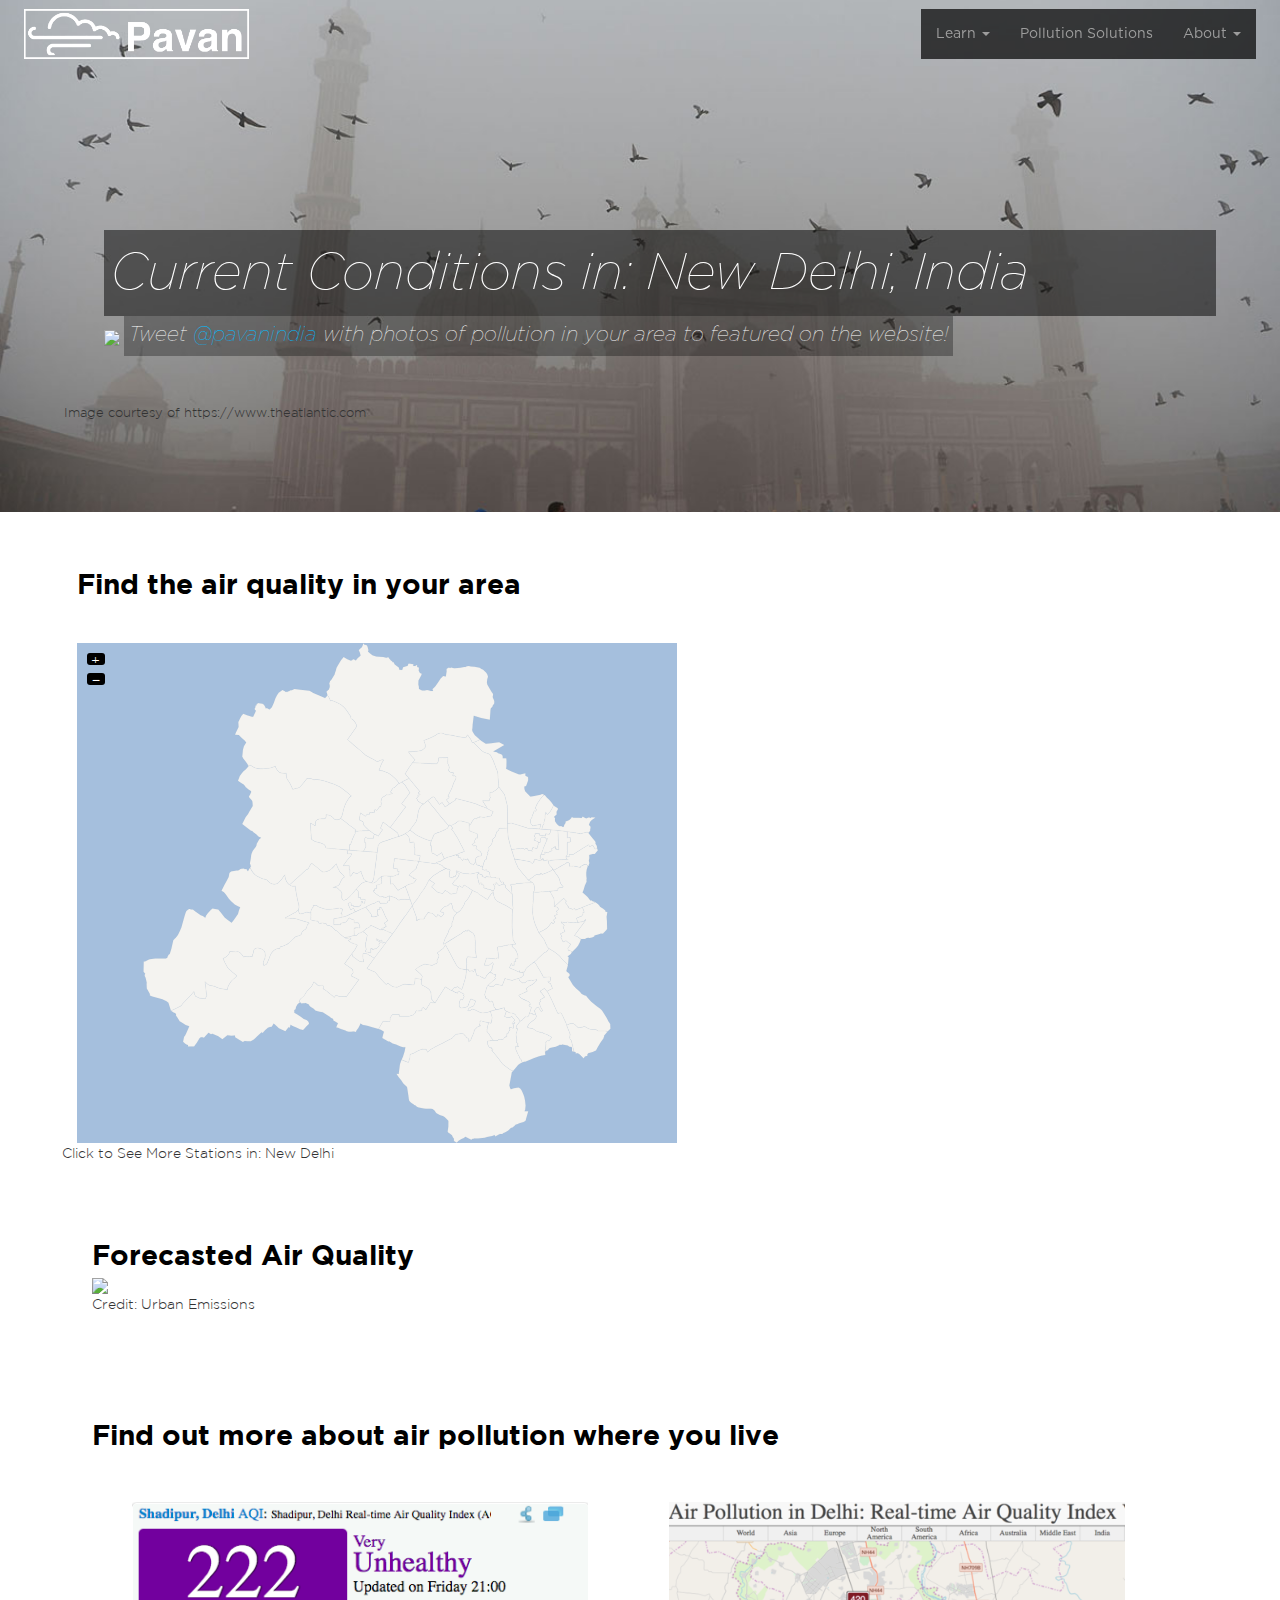
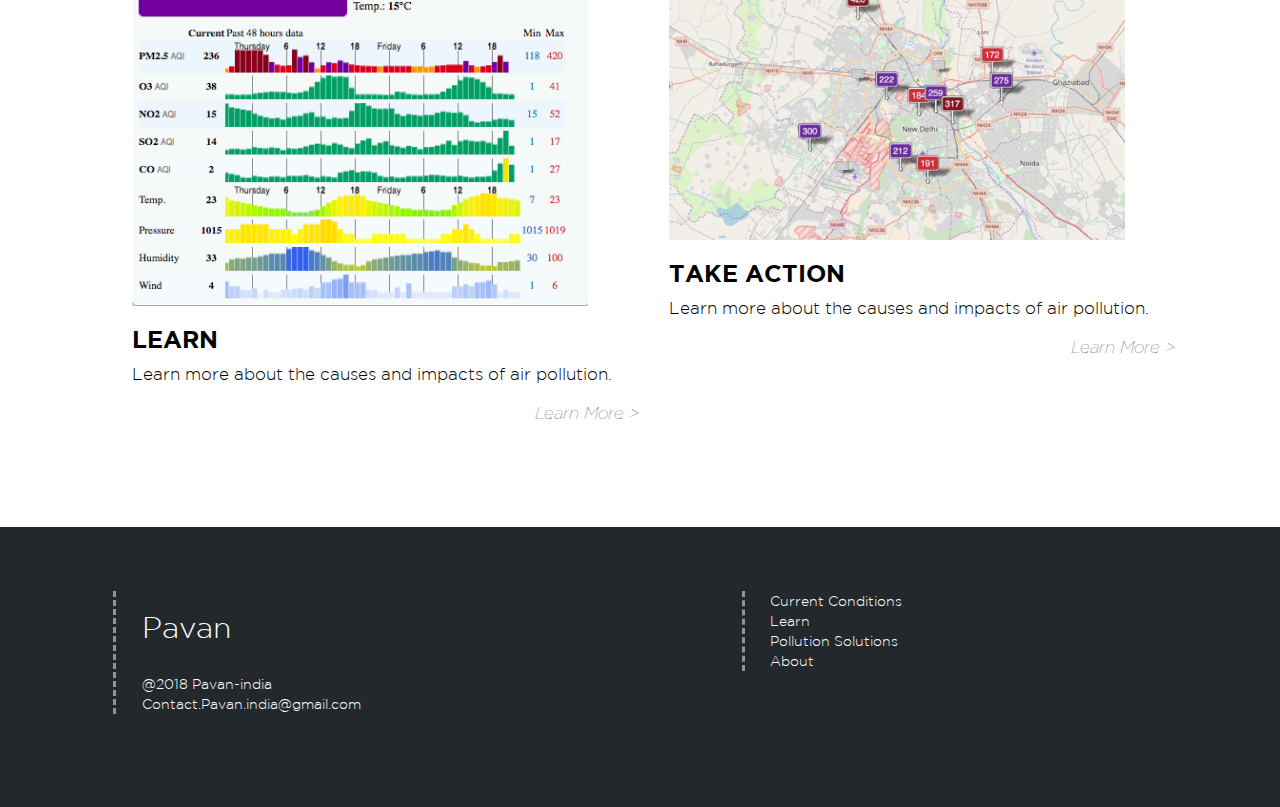
==== commit 63a9fae2: "size" ====
--- a/index.html
+++ b/index.html
@@ -12,7 +12,6 @@
   <script type="text/javascript" src="static/js/tether_bootstrap.min.js"></script>
   <script type="text/javascript" src="static/js/bootstrap.min.js"></script>
   <script type='text/javascript' src="static/js/require.js"></script>
-  <script type='text/javascript' src="static/js/openaq.js"></script>
   <script src="https://d3js.org/d3.v5.min.js"></script>
 
 
@@ -97,7 +96,7 @@
   </div>
   <div class="row">
     <br>
-    <div class="col-md-6">
+    <div class="col-md-7">
 
          <!-- <div id="chart"></div>-->
 
@@ -125,7 +124,8 @@
             });
         </script>
 
-      <svg id="vmap" style="width: 500px; height: 400px;"></svg>
+      <div id="vmap" style="width: 600px; height: 500px;">
+      </div>
       <!--
      <script type="text/javascript">
 
@@ -265,75 +265,36 @@
 
 
 
-    <div class="col-4">
-
-
-      <div id="result-search">
-
-      </div>
-    </div>
-  </div>
-
-  <br>
-
-    <div class="graphic-description">
-      <table style="width:100%">
-        <tr>
-          <th>Level</th>
-          <th>AQI</th>
-          <th>Meaning</th>
-          <th>Activity</th>
-        </tr>
-        <tr style="background-color:#1f618d;">
-          <td>Good</td>
-          <td>0 to 50</td>
-          <td>Air quality is considered satisfactory. Air pollution poses little or no risk.</td>
-          <td>All activities OK.</td>
-        </tr>
-        <tr style="background-color:#148f77;">
-          <td>Moderate</td>
-          <td>51 to 100</td>
-          <td>Air quality is acceptable; however some pollutants may affect unusually sensitive groups. </td>
-          <td>Sensitive groups should reduce exertion outside.</td>
-        </tr>
-        <tr style="background-color:#f39c12;">
-          <td>Unhealthy for Sensitive Groups</td>
-          <td>101 to 150</td>
-          <td>Sensitive groups may experience health effects; increasing likelihood of respiratory symptoms in sensitive individuals, aggravation of heart or lung disease and premature mortality in persons with cardiopulmonary disease and the elderly. The general public is not likely to be affected.
-</td>
-          <td>All groups should reduce prolonged exertion outside. Active children and adults, and people with respiratory disease, such as asthma, should limit prolonged outdoor exertion.
-</td>
-        </tr>
-        <tr style="background-color:#e74c3c;">
-          <td>Unhealthy</td>
-          <td>151 to 200</td>
-          <td>Everyone may begin to experience health effects; sensitive groups may experience more serious effects. Increased aggravation of heart or lung disease and premature mortality in persons with cardiopulmonary disease and the elderly; increased respiratory effects in general population.
- </td>
-          <td>Avoid prolonged exertion outside. Active children and adults, and people with respiratory disease, such as asthma, should avoid prolonged outdoor exertion; everyone else, especially children, should limit prolonged outdoor exertion.
-</td>
-</tr>
-        <tr style="background-color:#633974;">
-          <td>Very Unhealthy</td>
-          <td>201 to 300 </td>
-          <td> Health warnings of emergency conditions. The entire population is more likely to be affected. Significant aggravation of heart or lung disease and premature mortality in persons with cardiopulmonary disease and the elderly; significant increase in respiratory effects in general population.
- </td>
-          <td> Avoid all outdoor activities. Active children and adults, and people with respiratory disease, such as asthma, should avoid all outdoor exertion; everyone else, especially children, should limit outdoor exertion.
- </td>
-        </tr>
-        <tr style="background-color:#641E16;">
-          <td> Hazardous </td>
-          <td> 301 to 500 </td>
-          <td> Health alert; everyone may experience more serious effects. Serious aggravation of heart or lung disease and premature mortality in persons with cardiopulmonary disease and the elderly; serious risk of respiratory effects in general population.
- </td>
-          <td>Remain indoors. Everyone should avoid all outdoor exertion.
-</td>
-        </tr>
-      </table>
-    </div>
+    <div class="col-5">
+      <br>
+      <div id="specific"></div>
+    </div>
+  </div>
+
+    <div class="row">
+      <div id="seemore">Click to See More Stations in: New Delhi</div>
+
+      <div id="resultsearch">
+      </div>
+    </div>
+  </div>
+
+
+
 </div>
 <br>
 
 <div id="graphic3" class="container-fluid">
+
+  <div class="graphicHeader">
+    Forecasted Air Quality
+  </div>
+
+  <img src="static/media/homepage/anime_hourly_pm25_delhi.gif">
+  <br>
+  Credit: Urban Emissions
+
+  <br><br><br><br><br><br>
 
   <div class="graphicHeader">
     Find out more about air pollution where you live
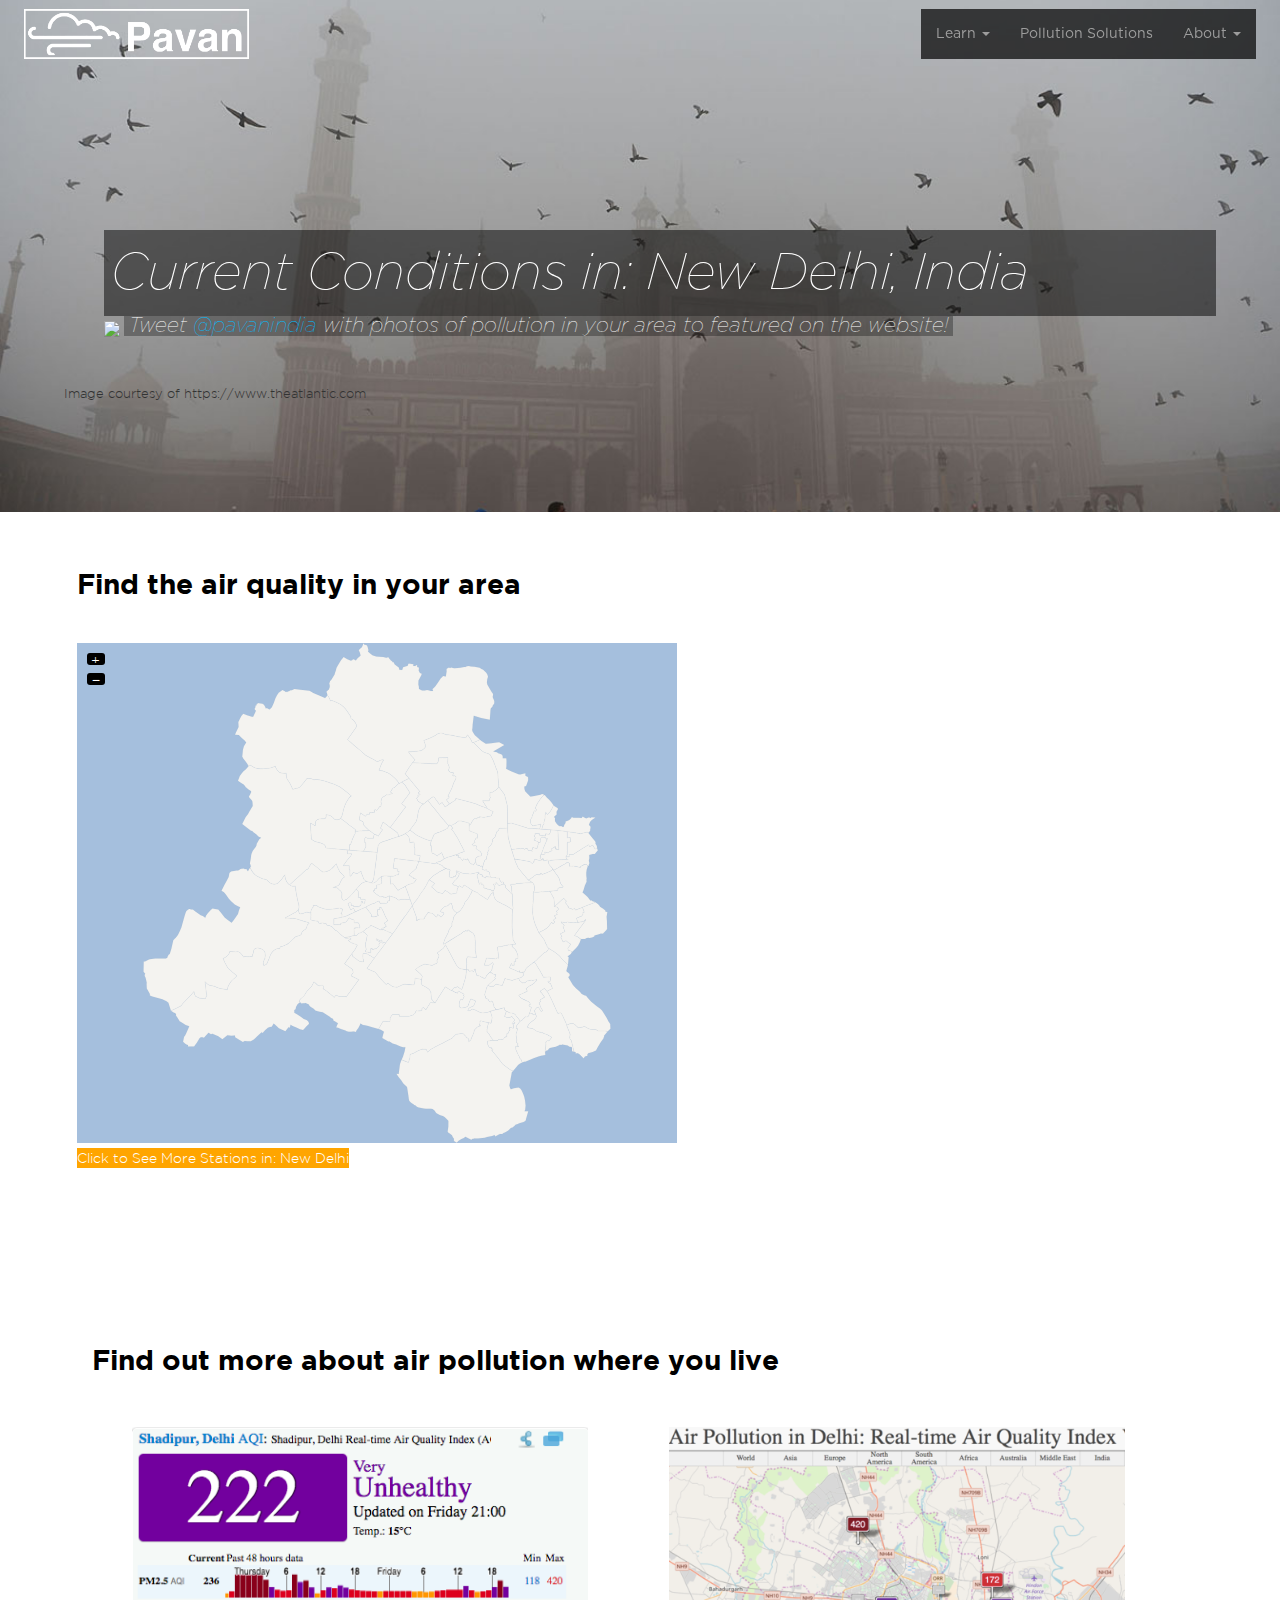
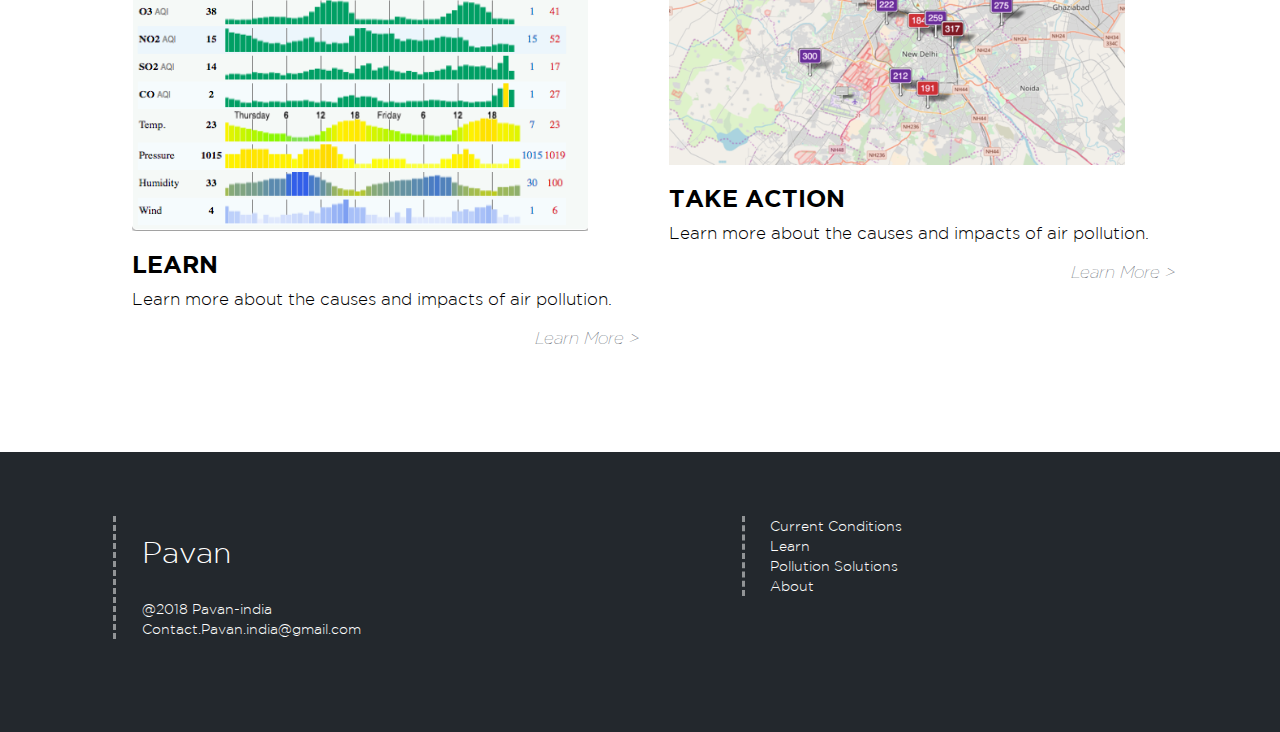
==== commit a7f2e0a5: "coment out forecast" ====
--- a/index.html
+++ b/index.html
@@ -124,7 +124,7 @@
             });
         </script>
 
-      <div id="vmap" style="width: 600px; height: 500px;">
+      <div id="vmap" style="width: 600px; max-width: 80vw; height: 500px;">
       </div>
       <!--
      <script type="text/javascript">
@@ -285,16 +285,18 @@
 <br>
 
 <div id="graphic3" class="container-fluid">
-
+<!--
   <div class="graphicHeader">
     Forecasted Air Quality
   </div>
 
-  <img src="static/media/homepage/anime_hourly_pm25_delhi.gif">
+  <img src="static/media/homepage/anime_hourly_pm25_delhi.gif" style="max-width: 80vw;">
   <br>
   Credit: Urban Emissions
 
-  <br><br><br><br><br><br>
+  <br>
+-->
+<br><br><br><br><br>
 
   <div class="graphicHeader">
     Find out more about air pollution where you live
--- a/static/css/main.css
+++ b/static/css/main.css
@@ -307,7 +307,9 @@
   color: black;
 }
 
-#result-search{
+#resultsearch{
+  display: none;
+  margin-left: 2vw;
 
 }
 
@@ -325,4 +327,17 @@
   width: 18px;
   height: 12px;
   cursor: auto;
-}+}
+
+#seemore{
+  background-color: orange;
+  color: white;
+  margin-left: 15px;
+  margin-top: 5px;
+  display: inline-block;
+}
+
+p{
+  line-height: 10px;
+  display: inline;
+}
